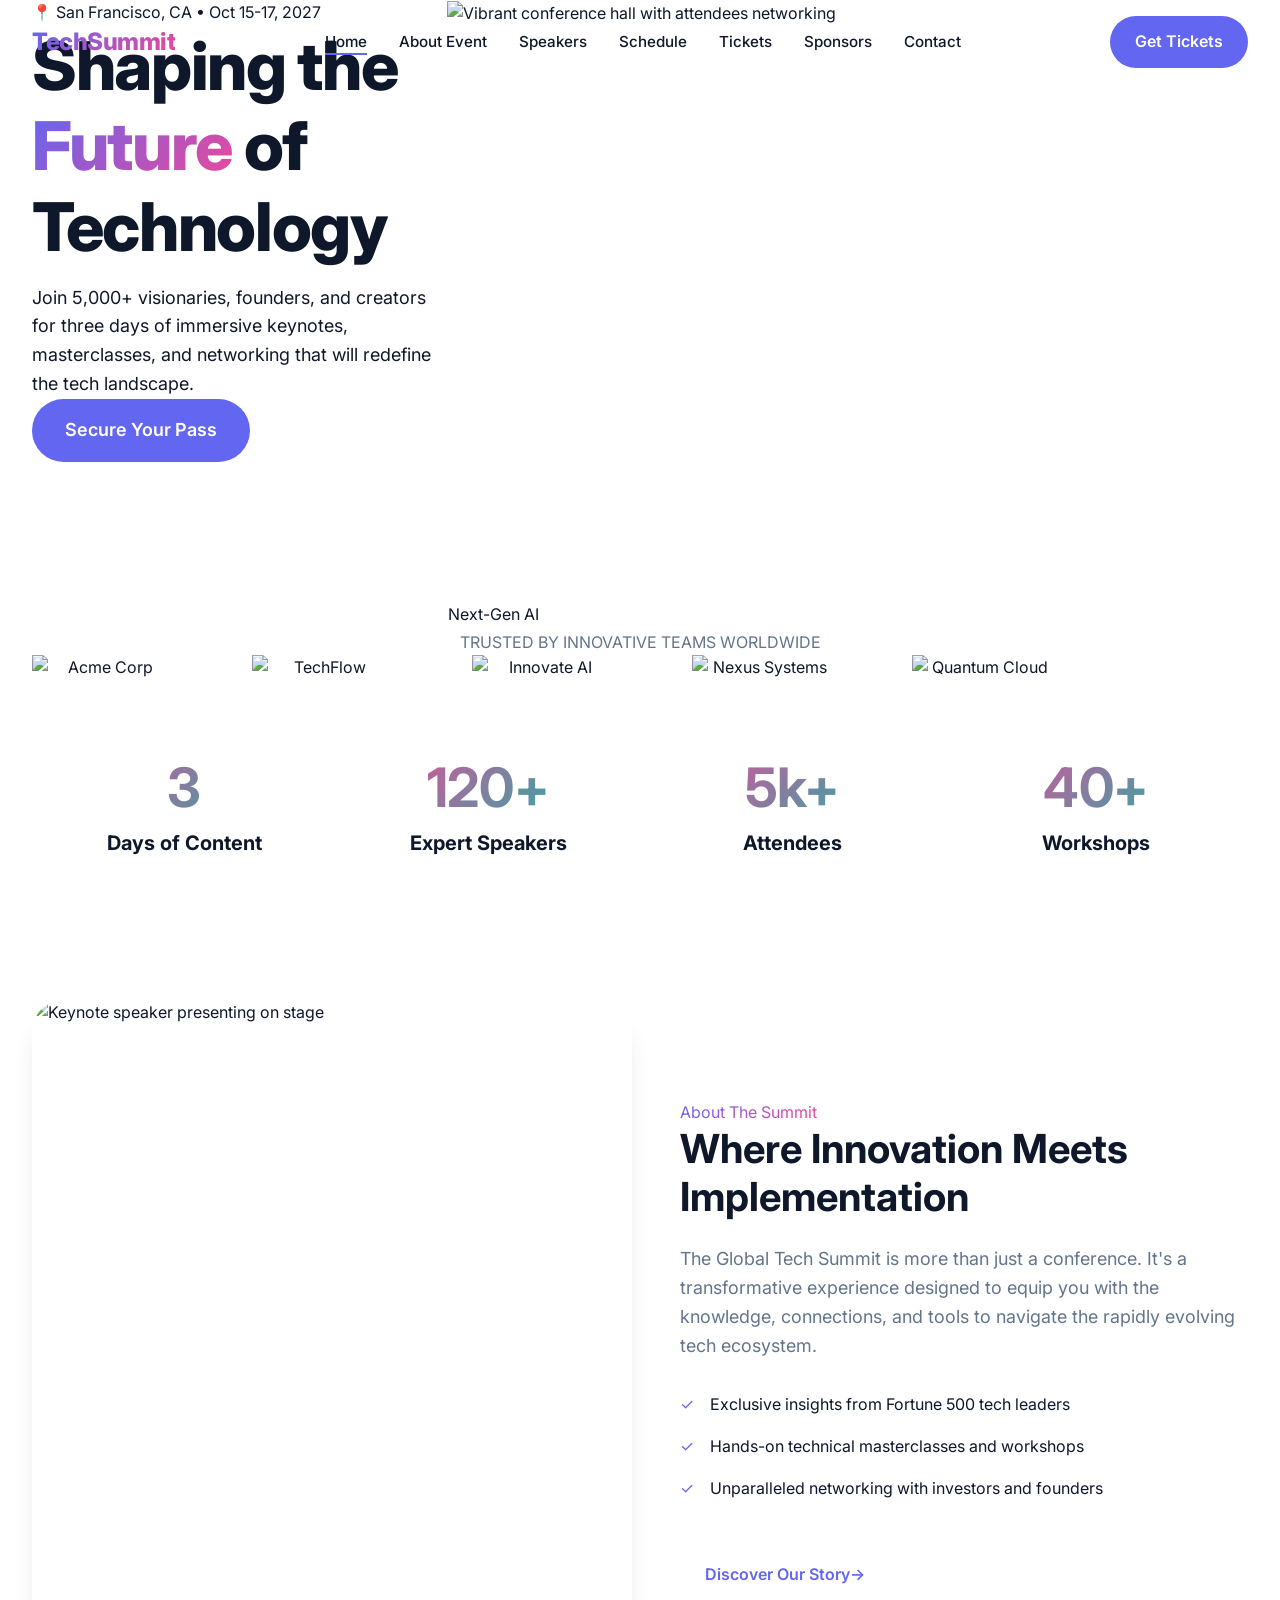
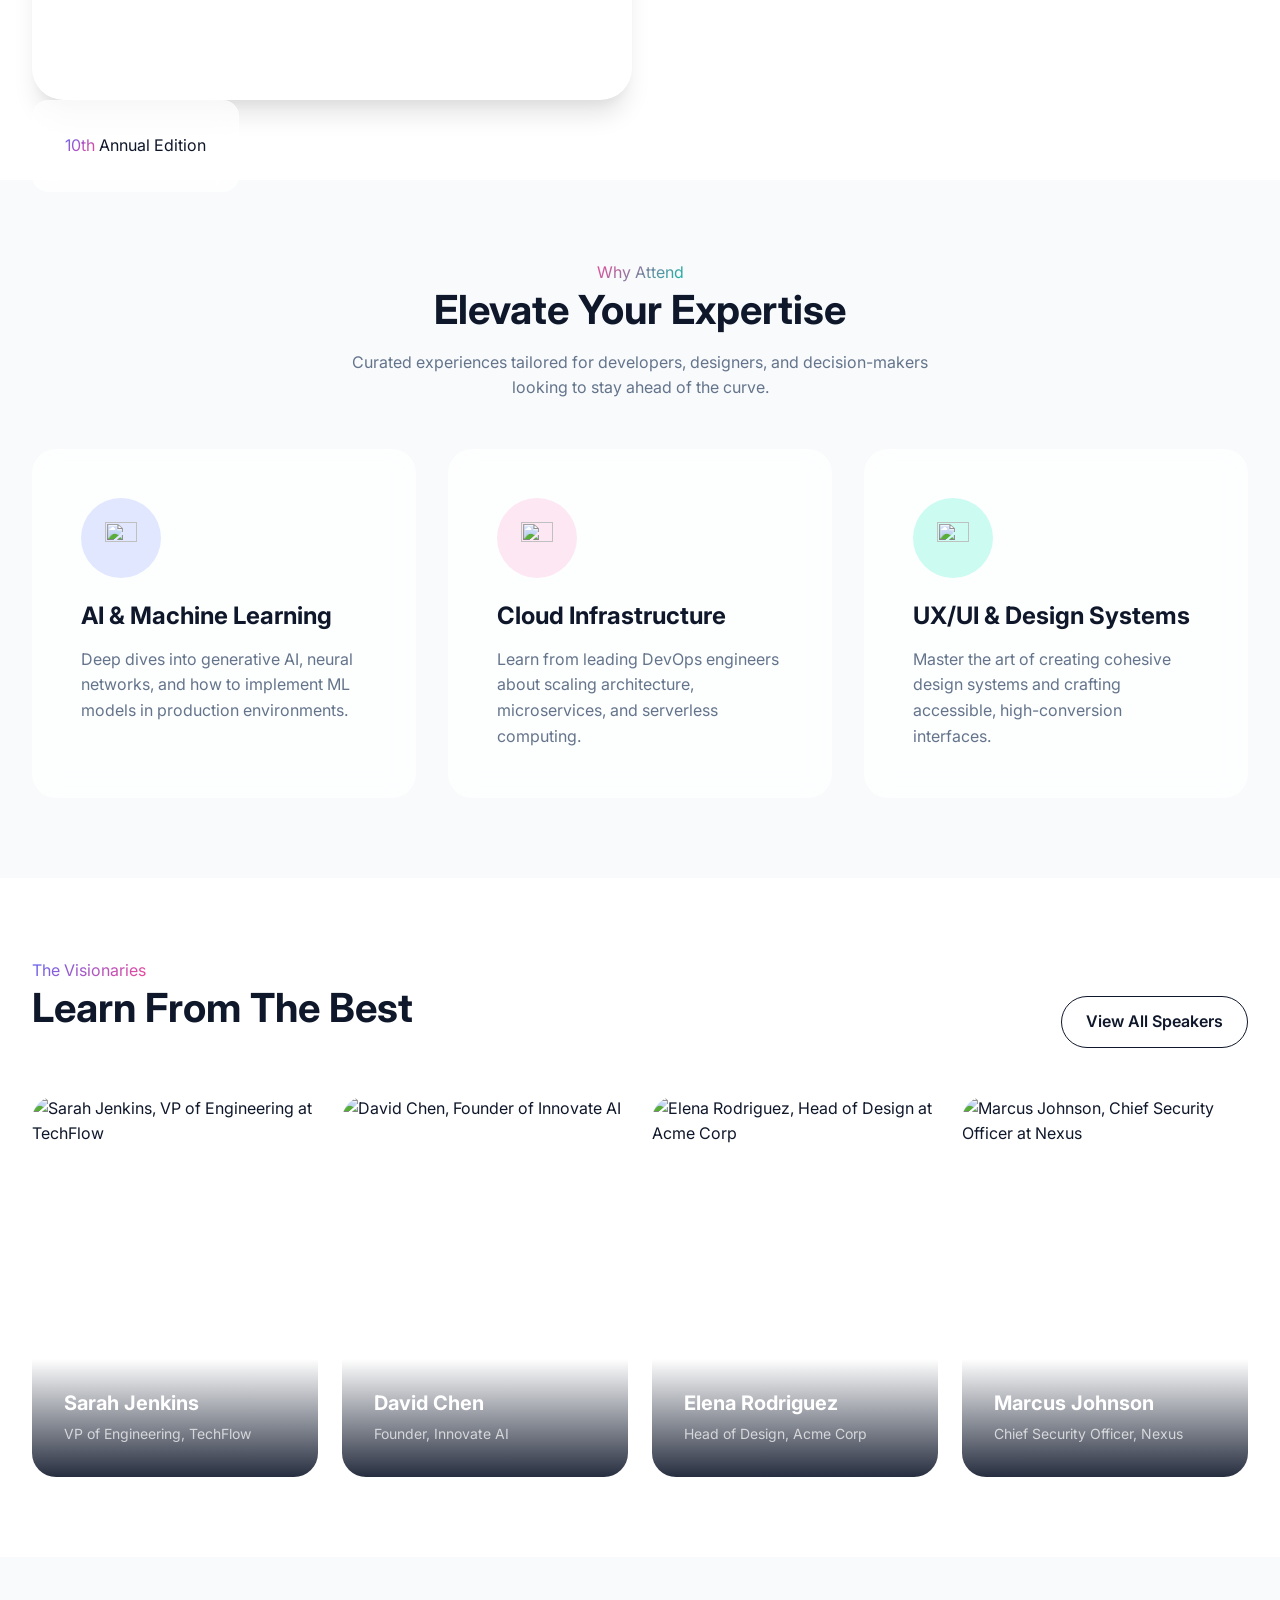
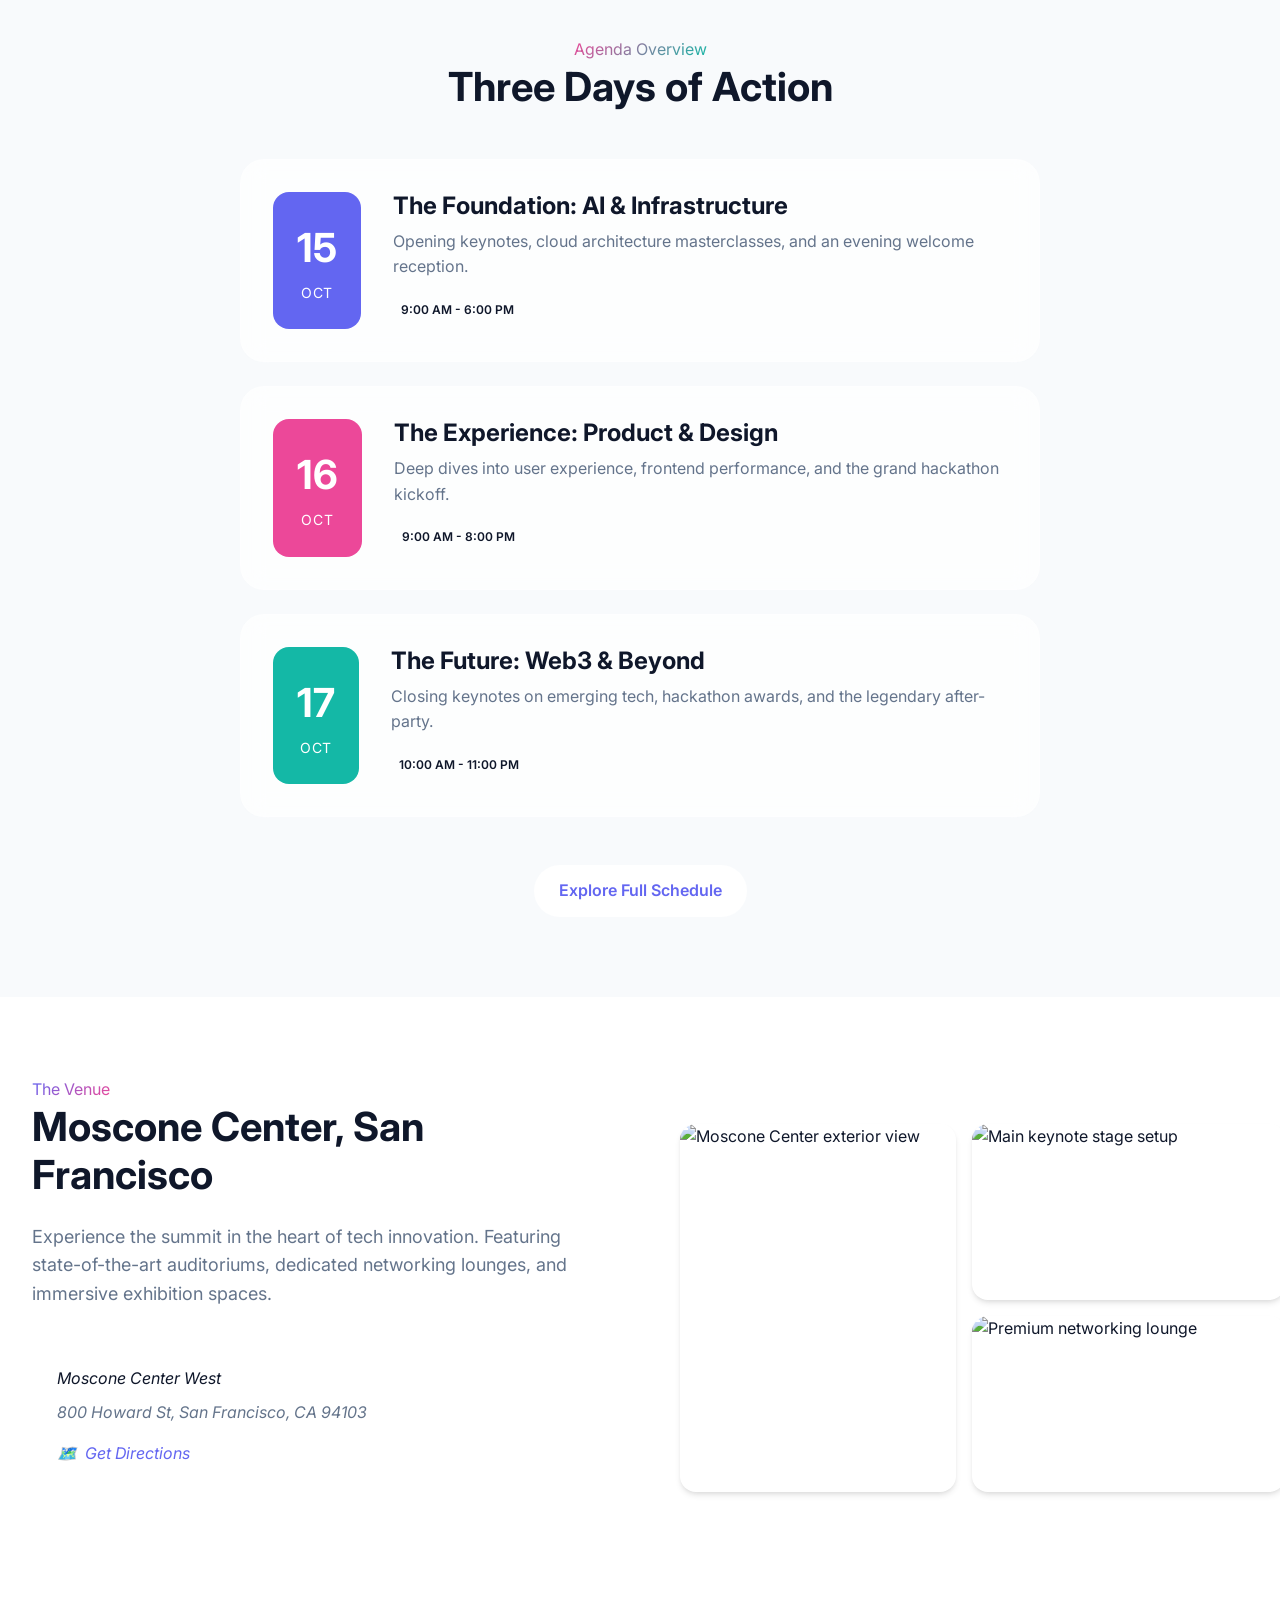
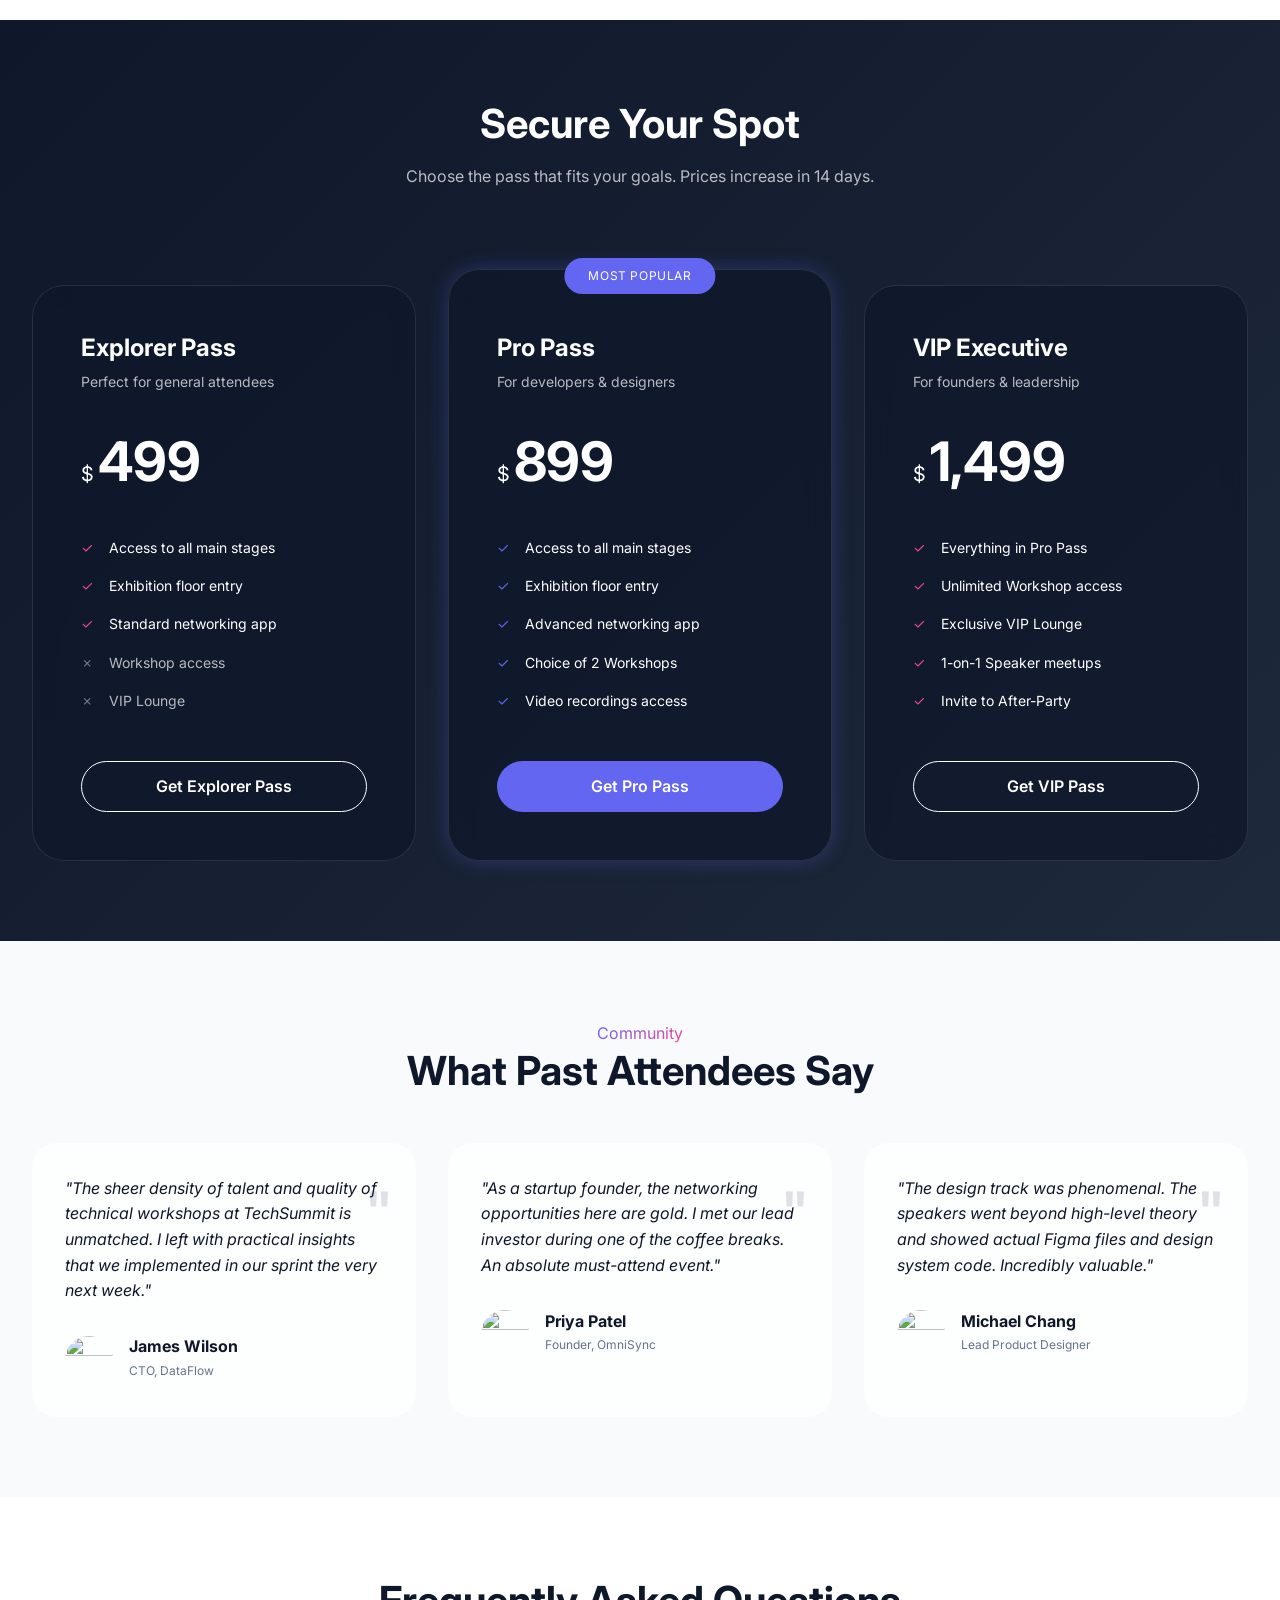
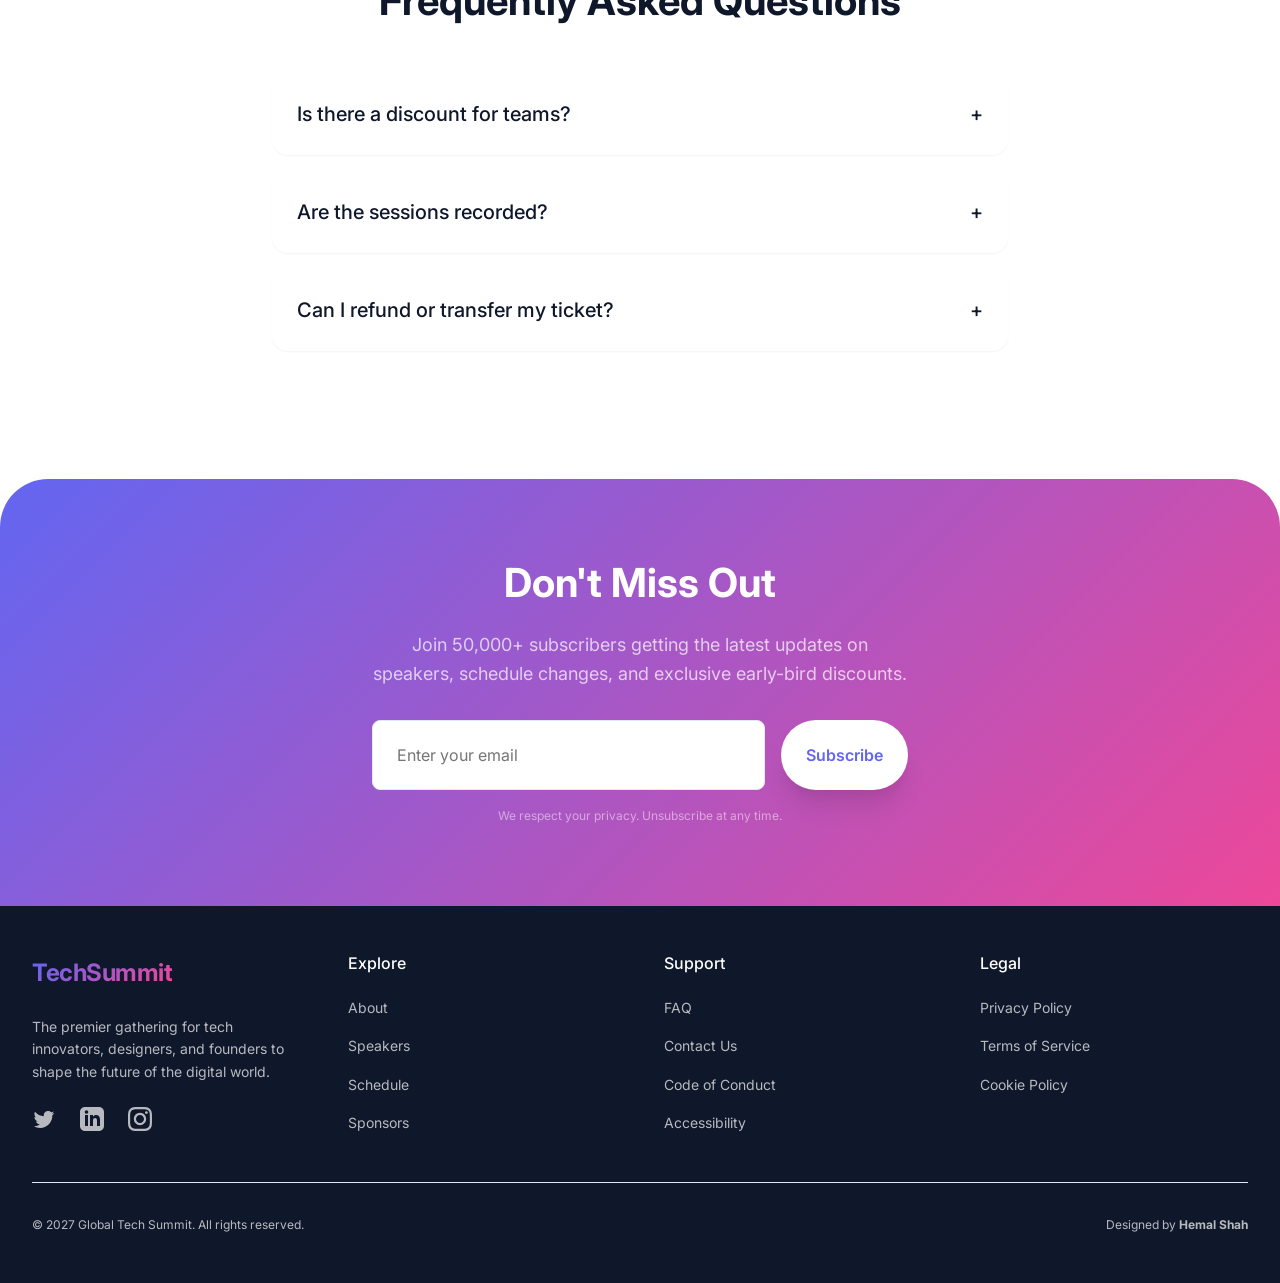
==== index.html @ 3e19d94b "Initial commit: Premium Event Website" ====
<!DOCTYPE html>
<html lang="en">
<head>
    <meta charset="UTF-8">
    <meta name="viewport" content="width=device-width, initial-scale=1.0">
    
    <!-- Meta title suggestion: Global Tech Summit 2027 | The Future of Innovation -->
    <!-- Meta description suggestion: Join the premier gathering of tech innovators, industry leaders, and creators at the Global Tech Summit. Experience keynote sessions, hands-on workshops, and networking. -->
    <!-- Schema suggestion: Event schema with startDate, endDate, location, offers, and performer details -->
    
    <title>Global Tech Summit 2027</title>
    <link rel="stylesheet" href="styles.css">
</head>
<body class="page-home">
    
    <!-- Smooth Section Transition -->
    
    <!-- HEADER & NAVIGATION -->
    <header class="site-header glass-nav" role="banner">
        <!-- Reveal on Scroll -->
        <nav class="main-nav container" aria-label="Main Navigation">
            <a href="index.html" class="logo" aria-label="Global Tech Summit Home">
                <span class="gradient-text-primary">TechSummit</span>
            </a>
            
            <ul class="nav-links" role="menubar">
                <li role="none"><a href="index.html" role="menuitem" aria-current="page">Home</a></li>
                <li role="none"><a href="about.html" role="menuitem">About Event</a></li>
                <li role="none"><a href="speakers.html" role="menuitem">Speakers</a></li>
                <li role="none"><a href="schedule.html" role="menuitem">Schedule</a></li>
                <li role="none"><a href="tickets.html" role="menuitem">Tickets</a></li>
                <li role="none"><a href="sponsors.html" role="menuitem">Sponsors</a></li>
                <li role="none"><a href="contact.html" role="menuitem">Contact</a></li>
            </ul>
            
            <div class="nav-actions">
                <a href="tickets.html" class="btn btn-primary shadow-soft">Get Tickets</a>
            </div>
        </nav>
    </header>

    <main id="main-content">
        
        <!-- 1. HERO SECTION -->
        <section class="section-hero" aria-labelledby="hero-heading">
            <!-- Parallax Background -->
            <div class="hero-background-gradient"></div>
            
            <div class="container hero-container grid-2-col">
                <div class="hero-content">
                    <!-- Fade Up -->
                    <div class="hero-badge badge-glass">
                        <span class="badge-icon" aria-hidden="true">📍</span> San Francisco, CA &bull; Oct 15-17, 2027
                    </div>
                    
                    <h1 id="hero-heading" class="display-title">
                        Shaping the <span class="gradient-text-primary">Future</span> of Technology
                    </h1>
                    
                    <p class="hero-subtitle text-large">
                        Join 5,000+ visionaries, founders, and creators for three days of immersive keynotes, masterclasses, and networking that will redefine the tech landscape.
                    </p>
                    
                    <div class="hero-cta-group">
                        <a href="tickets.html" class="btn btn-large btn-primary btn-glow">Secure Your Pass</a>
                        <a href="schedule.html" class="btn btn-large btn-outline-glass">View Schedule</a>
                    </div>
                </div>
                
                <div class="hero-visual">
                    <!-- Floating Icons -->
                    <!-- Scale on Hover -->
                    <div class="hero-image-wrapper glass-card soft-shadow rounded-xl">
                        <img src="https://picsum.photos/seed/hero-conference.jpg/800/600" alt="Vibrant conference hall with attendees networking" class="responsive-image img-zoom" width="800" height="600" loading="eager">
                        
                        <div class="floating-badge badge-top-right glass-panel">
                            <span class="badge-title">Next-Gen AI</span>
                        </div>
                    </div>
                </div>
            </div>
        </section>

        <!-- 2. LOGO MARQUEE (SPONSORS PREVIEW) -->
        <section class="section-brands" aria-labelledby="brands-heading">
            <div class="container text-center">
                <h2 id="brands-heading" class="visually-hidden">Trusted by Industry Leaders</h2>
                <p class="section-micro-heading text-muted">TRUSTED BY INNOVATIVE TEAMS WORLDWIDE</p>
                
                <!-- Marquee Logos -->
                <div class="marquee-container logo-track">
                    <img src="https://placehold.co/140x40/transparent/64748b?text=LOGO" alt="Acme Corp" class="brand-logo" width="140" height="40" loading="lazy">
                    <img src="https://placehold.co/140x40/transparent/64748b?text=LOGO" alt="TechFlow" class="brand-logo" width="140" height="40" loading="lazy">
                    <img src="https://placehold.co/140x40/transparent/64748b?text=LOGO" alt="Innovate AI" class="brand-logo" width="140" height="40" loading="lazy">
                    <img src="https://placehold.co/140x40/transparent/64748b?text=LOGO" alt="Nexus Systems" class="brand-logo" width="140" height="40" loading="lazy">
                    <img src="https://placehold.co/140x40/transparent/64748b?text=LOGO" alt="Quantum Cloud" class="brand-logo" width="140" height="40" loading="lazy">
                </div>
            </div>
        </section>

        <!-- 3. STATISTICS SECTION -->
        <section class="section-statistics" aria-labelledby="stats-heading">
            <div class="container">
                <h2 id="stats-heading" class="visually-hidden">Event Statistics</h2>
                
                <!-- Stagger Cards -->
                <div class="stats-grid grid-4-col">
                    <article class="stat-card glass-panel rounded-lg text-center p-xl">
                        <!-- Counter Animation -->
                        <div class="stat-number gradient-text-secondary display-medium">3</div>
                        <h3 class="stat-label h5">Days of Content</h3>
                    </article>
                    
                    <article class="stat-card glass-panel rounded-lg text-center p-xl">
                        <!-- Counter Animation -->
                        <div class="stat-number gradient-text-secondary display-medium">120+</div>
                        <h3 class="stat-label h5">Expert Speakers</h3>
                    </article>
                    
                    <article class="stat-card glass-panel rounded-lg text-center p-xl">
                        <!-- Counter Animation -->
                        <div class="stat-number gradient-text-secondary display-medium">5k+</div>
                        <h3 class="stat-label h5">Attendees</h3>
                    </article>
                    
                    <article class="stat-card glass-panel rounded-lg text-center p-xl">
                        <!-- Counter Animation -->
                        <div class="stat-number gradient-text-secondary display-medium">40+</div>
                        <h3 class="stat-label h5">Workshops</h3>
                    </article>
                </div>
            </div>
        </section>

        <!-- 4. ABOUT EVENT SECTION -->
        <section class="section-about py-xxl" aria-labelledby="about-heading">
            <div class="container grid-2-col align-center gap-xl">
                <!-- Reveal on Scroll -->
                <div class="about-visual relative">
                    <div class="image-mask rounded-2xl overflow-hidden shadow-heavy">
                        <!-- Image Zoom -->
                        <img src="https://picsum.photos/seed/about-keynote.jpg/800/600" alt="Keynote speaker presenting on stage" class="responsive-image object-cover" width="600" height="700" loading="lazy">
                    </div>
                    <!-- Floating Element -->
                    <div class="experience-badge glass-panel absolute bottom-right p-lg rounded-lg shadow-soft">
                        <span class="badge-number gradient-text-primary text-bold">10th</span>
                        <span class="badge-text">Annual Edition</span>
                    </div>
                </div>
                
                <div class="about-content">
                    <!-- Fade Up -->
                    <span class="section-tag gradient-text-primary">About The Summit</span>
                    <h2 id="about-heading" class="section-title h1 mb-md">Where Innovation Meets Implementation</h2>
                    <p class="section-description text-large mb-lg text-muted">
                        The Global Tech Summit is more than just a conference. It's a transformative experience designed to equip you with the knowledge, connections, and tools to navigate the rapidly evolving tech ecosystem.
                    </p>
                    <ul class="feature-list no-bullets space-y-sm mb-xl">
                        <li class="flex align-center gap-sm">
                            <span class="icon-check text-primary" aria-hidden="true">✓</span>
                            <span>Exclusive insights from Fortune 500 tech leaders</span>
                        </li>
                        <li class="flex align-center gap-sm">
                            <span class="icon-check text-primary" aria-hidden="true">✓</span>
                            <span>Hands-on technical masterclasses and workshops</span>
                        </li>
                        <li class="flex align-center gap-sm">
                            <span class="icon-check text-primary" aria-hidden="true">✓</span>
                            <span>Unparalleled networking with investors and founders</span>
                        </li>
                    </ul>
                    <a href="about.html" class="btn btn-secondary btn-icon-right">
                        Discover Our Story <span class="icon-arrow-right" aria-hidden="true">&rarr;</span>
                    </a>
                </div>
            </div>
        </section>

        <!-- 5. EVENT HIGHLIGHTS SECTION -->
        <section class="section-highlights bg-alt py-xxl" aria-labelledby="highlights-heading">
            <div class="container">
                <!-- Fade Up -->
                <div class="section-header text-center max-w-md mx-auto mb-xl">
                    <span class="section-tag gradient-text-secondary">Why Attend</span>
                    <h2 id="highlights-heading" class="section-title h1">Elevate Your Expertise</h2>
                    <p class="section-description text-muted">
                        Curated experiences tailored for developers, designers, and decision-makers looking to stay ahead of the curve.
                    </p>
                </div>
                
                <!-- Stagger Cards -->
                <div class="highlights-grid grid-3-col gap-lg">
                    <!-- Highlight Card 1 -->
                    <!-- Scale on Hover -->
                    <article class="feature-card glass-card rounded-xl p-xl shadow-hover transition-all">
                        <div class="card-icon bg-primary-light rounded-full p-md mb-md inline-block">
                            <img src="https://placehold.co/32x32/transparent/6366f1?text=Icon" alt="" aria-hidden="true" width="32" height="32">
                        </div>
                        <h3 class="card-title h4 mb-sm">AI & Machine Learning</h3>
                        <p class="card-text text-muted">
                            Deep dives into generative AI, neural networks, and how to implement ML models in production environments.
                        </p>
                    </article>
                    
                    <!-- Highlight Card 2 -->
                    <!-- Scale on Hover -->
                    <article class="feature-card glass-card rounded-xl p-xl shadow-hover transition-all">
                        <div class="card-icon bg-secondary-light rounded-full p-md mb-md inline-block">
                            <img src="https://placehold.co/32x32/transparent/6366f1?text=Icon" alt="" aria-hidden="true" width="32" height="32">
                        </div>
                        <h3 class="card-title h4 mb-sm">Cloud Infrastructure</h3>
                        <p class="card-text text-muted">
                            Learn from leading DevOps engineers about scaling architecture, microservices, and serverless computing.
                        </p>
                    </article>
                    
                    <!-- Highlight Card 3 -->
                    <!-- Scale on Hover -->
                    <article class="feature-card glass-card rounded-xl p-xl shadow-hover transition-all">
                        <div class="card-icon bg-accent-light rounded-full p-md mb-md inline-block">
                            <img src="https://placehold.co/32x32/transparent/6366f1?text=Icon" alt="" aria-hidden="true" width="32" height="32">
                        </div>
                        <h3 class="card-title h4 mb-sm">UX/UI & Design Systems</h3>
                        <p class="card-text text-muted">
                            Master the art of creating cohesive design systems and crafting accessible, high-conversion interfaces.
                        </p>
                    </article>
                </div>
            </div>
        </section>

        <!-- 6. FEATURED SPEAKERS SECTION -->
        <section class="section-speakers py-xxl" aria-labelledby="speakers-heading">
            <div class="container">
                <!-- Fade Up -->
                <div class="section-header flex justify-between align-end mb-xl">
                    <div class="header-content max-w-md">
                        <span class="section-tag gradient-text-primary">The Visionaries</span>
                        <h2 id="speakers-heading" class="section-title h1">Learn From The Best</h2>
                    </div>
                    <a href="speakers.html" class="btn btn-outline d-none-mobile">View All Speakers</a>
                </div>
                
                <!-- Stagger Cards -->
                <div class="speakers-grid grid-4-col gap-md">
                    <!-- Speaker Card 1 -->
                    <!-- Reveal on Scroll -->
                    <article class="speaker-card group relative overflow-hidden rounded-xl">
                        <div class="speaker-image-wrapper aspect-ratio-3-4 bg-muted">
                            <!-- Image Zoom on hover -->
                            <img src="https://i.pravatar.cc/300?u=speaker-1.jpg" alt="Sarah Jenkins, VP of Engineering at TechFlow" class="responsive-image object-cover group-hover-zoom transition-slow" width="400" height="533" loading="lazy">
                        </div>
                        <div class="speaker-info absolute bottom-0 w-full p-lg bg-gradient-to-t">
                            <h3 class="speaker-name h5 text-white mb-xs">Sarah Jenkins</h3>
                            <p class="speaker-title text-sm text-white-alpha">VP of Engineering, TechFlow</p>
                        </div>
                    </article>
                    
                    <!-- Speaker Card 2 -->
                    <!-- Reveal on Scroll -->
                    <article class="speaker-card group relative overflow-hidden rounded-xl">
                        <div class="speaker-image-wrapper aspect-ratio-3-4 bg-muted">
                            <!-- Image Zoom on hover -->
                            <img src="https://i.pravatar.cc/300?u=speaker-2.jpg" alt="David Chen, Founder of Innovate AI" class="responsive-image object-cover group-hover-zoom transition-slow" width="400" height="533" loading="lazy">
                        </div>
                        <div class="speaker-info absolute bottom-0 w-full p-lg bg-gradient-to-t">
                            <h3 class="speaker-name h5 text-white mb-xs">David Chen</h3>
                            <p class="speaker-title text-sm text-white-alpha">Founder, Innovate AI</p>
                        </div>
                    </article>
                    
                    <!-- Speaker Card 3 -->
                    <!-- Reveal on Scroll -->
                    <article class="speaker-card group relative overflow-hidden rounded-xl">
                        <div class="speaker-image-wrapper aspect-ratio-3-4 bg-muted">
                            <!-- Image Zoom on hover -->
                            <img src="https://i.pravatar.cc/300?u=speaker-3.jpg" alt="Elena Rodriguez, Head of Design at Acme Corp" class="responsive-image object-cover group-hover-zoom transition-slow" width="400" height="533" loading="lazy">
                        </div>
                        <div class="speaker-info absolute bottom-0 w-full p-lg bg-gradient-to-t">
                            <h3 class="speaker-name h5 text-white mb-xs">Elena Rodriguez</h3>
                            <p class="speaker-title text-sm text-white-alpha">Head of Design, Acme Corp</p>
                        </div>
                    </article>
                    
                    <!-- Speaker Card 4 -->
                    <!-- Reveal on Scroll -->
                    <article class="speaker-card group relative overflow-hidden rounded-xl">
                        <div class="speaker-image-wrapper aspect-ratio-3-4 bg-muted">
                            <!-- Image Zoom on hover -->
                            <img src="https://i.pravatar.cc/300?u=speaker-4.jpg" alt="Marcus Johnson, Chief Security Officer at Nexus" class="responsive-image object-cover group-hover-zoom transition-slow" width="400" height="533" loading="lazy">
                        </div>
                        <div class="speaker-info absolute bottom-0 w-full p-lg bg-gradient-to-t">
                            <h3 class="speaker-name h5 text-white mb-xs">Marcus Johnson</h3>
                            <p class="speaker-title text-sm text-white-alpha">Chief Security Officer, Nexus</p>
                        </div>
                    </article>
                </div>
                
                <div class="text-center mt-xl d-block-mobile hidden-desktop">
                    <a href="speakers.html" class="btn btn-outline w-full">View All Speakers</a>
                </div>
            </div>
        </section>

        <!-- 7. TIMELINE / SCHEDULE OVERVIEW -->
        <section class="section-timeline bg-alt py-xxl" aria-labelledby="schedule-heading">
            <div class="container">
                <!-- Fade Up -->
                <div class="section-header text-center max-w-md mx-auto mb-xl">
                    <span class="section-tag gradient-text-secondary">Agenda Overview</span>
                    <h2 id="schedule-heading" class="section-title h1">Three Days of Action</h2>
                </div>
                
                <div class="timeline-container max-w-lg mx-auto">
                    <!-- Stagger Cards -->
                    
                    <!-- Timeline Day 1 -->
                    <article class="timeline-item glass-card rounded-xl p-lg mb-md flex gap-lg relative">
                        <div class="timeline-date flex-shrink-0 text-center bg-primary text-white rounded-lg p-md">
                            <span class="day display-small text-bold block">15</span>
                            <span class="month text-sm uppercase tracking-wide">Oct</span>
                        </div>
                        <div class="timeline-content">
                            <h3 class="h4 mb-xs">The Foundation: AI & Infrastructure</h3>
                            <p class="text-muted mb-sm">Opening keynotes, cloud architecture masterclasses, and an evening welcome reception.</p>
                            <span class="badge badge-outline text-xs">9:00 AM - 6:00 PM</span>
                        </div>
                    </article>
                    
                    <!-- Timeline Day 2 -->
                    <article class="timeline-item glass-card rounded-xl p-lg mb-md flex gap-lg relative">
                        <div class="timeline-date flex-shrink-0 text-center bg-secondary text-white rounded-lg p-md">
                            <span class="day display-small text-bold block">16</span>
                            <span class="month text-sm uppercase tracking-wide">Oct</span>
                        </div>
                        <div class="timeline-content">
                            <h3 class="h4 mb-xs">The Experience: Product & Design</h3>
                            <p class="text-muted mb-sm">Deep dives into user experience, frontend performance, and the grand hackathon kickoff.</p>
                            <span class="badge badge-outline text-xs">9:00 AM - 8:00 PM</span>
                        </div>
                    </article>
                    
                    <!-- Timeline Day 3 -->
                    <article class="timeline-item glass-card rounded-xl p-lg flex gap-lg relative">
                        <div class="timeline-date flex-shrink-0 text-center bg-accent text-white rounded-lg p-md">
                            <span class="day display-small text-bold block">17</span>
                            <span class="month text-sm uppercase tracking-wide">Oct</span>
                        </div>
                        <div class="timeline-content">
                            <h3 class="h4 mb-xs">The Future: Web3 & Beyond</h3>
                            <p class="text-muted mb-sm">Closing keynotes on emerging tech, hackathon awards, and the legendary after-party.</p>
                            <span class="badge badge-outline text-xs">10:00 AM - 11:00 PM</span>
                        </div>
                    </article>
                </div>
                
                <div class="text-center mt-xl">
                    <a href="schedule.html" class="btn btn-secondary">Explore Full Schedule</a>
                </div>
            </div>
        </section>

        <!-- 8. VENUE SECTION -->
        <section class="section-venue py-xxl" aria-labelledby="venue-heading">
            <div class="container grid-2-col align-center gap-xxl">
                <div class="venue-content">
                    <!-- Fade Up -->
                    <span class="section-tag gradient-text-primary">The Venue</span>
                    <h2 id="venue-heading" class="section-title h1 mb-md">Moscone Center, San Francisco</h2>
                    <p class="section-description text-large text-muted mb-lg">
                        Experience the summit in the heart of tech innovation. Featuring state-of-the-art auditoriums, dedicated networking lounges, and immersive exhibition spaces.
                    </p>
                    
                    <address class="venue-address mb-xl not-italic glass-panel p-md rounded-lg border-subtle">
                        <p class="text-bold mb-xs">Moscone Center West</p>
                        <p class="text-muted mb-sm">800 Howard St, San Francisco, CA 94103</p>
                        <a href="https://maps.google.com" target="_blank" rel="noopener noreferrer" class="link-primary flex align-center gap-xs">
                            <span aria-hidden="true">🗺️</span> Get Directions
                        </a>
                    </address>
                </div>
                
                <div class="venue-gallery grid-2-col gap-sm">
                    <!-- Image Zoom -->
                    <img src="https://picsum.photos/seed/venue-exterior.jpg/800/600" alt="Moscone Center exterior view" class="rounded-lg object-cover h-full w-full shadow-md" width="300" height="400" loading="lazy">
                    <div class="grid-rows-2 gap-sm flex-col">
                        <img src="https://picsum.photos/seed/venue-stage.jpg/800/600" alt="Main keynote stage setup" class="rounded-lg object-cover w-full shadow-md aspect-ratio-16-9" width="300" height="190" loading="lazy">
                        <img src="https://picsum.photos/seed/venue-lounge.jpg/800/600" alt="Premium networking lounge" class="rounded-lg object-cover w-full shadow-md aspect-ratio-16-9" width="300" height="190" loading="lazy">
                    </div>
                </div>
            </div>
        </section>

        <!-- 9. PRICING SECTION -->
        <section class="section-pricing bg-gradient-dark text-white py-xxl" aria-labelledby="pricing-heading">
            <!-- Parallax Background -->
            <div class="container">
                <!-- Fade Up -->
                <div class="section-header text-center max-w-md mx-auto mb-xxl">
                    <h2 id="pricing-heading" class="section-title h1 mb-sm">Secure Your Spot</h2>
                    <p class="text-white-alpha">Choose the pass that fits your goals. Prices increase in 14 days.</p>
                </div>
                
                <!-- Stagger Cards -->
                <div class="pricing-grid grid-3-col gap-lg align-end">
                    
                    <!-- Pricing Card 1 -->
                    <!-- Scale on Hover -->
                    <article class="pricing-card glass-card-dark rounded-2xl p-xl border-subtle">
                        <h3 class="h4 mb-xs">Explorer Pass</h3>
                        <p class="text-sm text-white-alpha mb-md">Perfect for general attendees</p>
                        <div class="price-block mb-lg">
                            <span class="currency text-xl">$</span>
                            <span class="amount display-medium font-bold">499</span>
                        </div>
                        <ul class="feature-list no-bullets space-y-sm mb-xl text-sm">
                            <li class="flex align-center gap-sm"><span class="text-secondary">✓</span> Access to all main stages</li>
                            <li class="flex align-center gap-sm"><span class="text-secondary">✓</span> Exhibition floor entry</li>
                            <li class="flex align-center gap-sm"><span class="text-secondary">✓</span> Standard networking app</li>
                            <li class="flex align-center gap-sm text-white-alpha"><span class="text-muted">✗</span> Workshop access</li>
                            <li class="flex align-center gap-sm text-white-alpha"><span class="text-muted">✗</span> VIP Lounge</li>
                        </ul>
                        <a href="checkout.html?plan=explorer" class="btn btn-outline-white w-full text-center">Get Explorer Pass</a>
                    </article>

                    <!-- Pricing Card 2 (Featured) -->
                    <!-- Scale on Hover -->
                    <article class="pricing-card glass-card-dark rounded-2xl p-xl border-primary relative transform-scale-up shadow-glow">
                        <div class="badge-absolute bg-primary text-white text-xs px-md py-xs rounded-full uppercase tracking-wide">Most Popular</div>
                        <h3 class="h4 mb-xs mt-sm">Pro Pass</h3>
                        <p class="text-sm text-white-alpha mb-md">For developers & designers</p>
                        <div class="price-block mb-lg">
                            <span class="currency text-xl">$</span>
                            <span class="amount display-medium font-bold">899</span>
                        </div>
                        <ul class="feature-list no-bullets space-y-sm mb-xl text-sm">
                            <li class="flex align-center gap-sm"><span class="text-primary">✓</span> Access to all main stages</li>
                            <li class="flex align-center gap-sm"><span class="text-primary">✓</span> Exhibition floor entry</li>
                            <li class="flex align-center gap-sm"><span class="text-primary">✓</span> Advanced networking app</li>
                            <li class="flex align-center gap-sm"><span class="text-primary">✓</span> Choice of 2 Workshops</li>
                            <li class="flex align-center gap-sm"><span class="text-primary">✓</span> Video recordings access</li>
                        </ul>
                        <a href="checkout.html?plan=pro" class="btn btn-primary w-full text-center">Get Pro Pass</a>
                    </article>

                    <!-- Pricing Card 3 -->
                    <!-- Scale on Hover -->
                    <article class="pricing-card glass-card-dark rounded-2xl p-xl border-subtle">
                        <h3 class="h4 mb-xs">VIP Executive</h3>
                        <p class="text-sm text-white-alpha mb-md">For founders & leadership</p>
                        <div class="price-block mb-lg">
                            <span class="currency text-xl">$</span>
                            <span class="amount display-medium font-bold">1,499</span>
                        </div>
                        <ul class="feature-list no-bullets space-y-sm mb-xl text-sm">
                            <li class="flex align-center gap-sm"><span class="text-secondary">✓</span> Everything in Pro Pass</li>
                            <li class="flex align-center gap-sm"><span class="text-secondary">✓</span> Unlimited Workshop access</li>
                            <li class="flex align-center gap-sm"><span class="text-secondary">✓</span> Exclusive VIP Lounge</li>
                            <li class="flex align-center gap-sm"><span class="text-secondary">✓</span> 1-on-1 Speaker meetups</li>
                            <li class="flex align-center gap-sm"><span class="text-secondary">✓</span> Invite to After-Party</li>
                        </ul>
                        <a href="checkout.html?plan=vip" class="btn btn-outline-white w-full text-center">Get VIP Pass</a>
                    </article>

                </div>
            </div>
        </section>

        <!-- 10. TESTIMONIALS SECTION -->
        <section class="section-testimonials py-xxl bg-alt" aria-labelledby="testimonials-heading">
            <div class="container">
                <!-- Fade Up -->
                <div class="section-header text-center mb-xl">
                    <span class="section-tag gradient-text-primary">Community</span>
                    <h2 id="testimonials-heading" class="section-title h1">What Past Attendees Say</h2>
                </div>
                
                <!-- Stagger Cards -->
                <div class="testimonials-grid grid-3-col gap-lg">
                    <article class="testimonial-card glass-panel rounded-xl p-lg relative shadow-soft">
                        <div class="quote-icon absolute top-md right-md text-muted opacity-20 display-medium">"</div>
                        <p class="testimonial-text text-body mb-lg italic relative z-10">
                            "The sheer density of talent and quality of technical workshops at TechSummit is unmatched. I left with practical insights that we implemented in our sprint the very next week."
                        </p>
                        <div class="testimonial-author flex align-center gap-sm">
                            <img src="https://i.pravatar.cc/300?u=avatar-1.jpg" alt="" class="avatar rounded-full" width="48" height="48" loading="lazy">
                            <div>
                                <h4 class="h6 mb-none">James Wilson</h4>
                                <span class="text-xs text-muted">CTO, DataFlow</span>
                            </div>
                        </div>
                    </article>

                    <article class="testimonial-card glass-panel rounded-xl p-lg relative shadow-soft">
                        <div class="quote-icon absolute top-md right-md text-muted opacity-20 display-medium">"</div>
                        <p class="testimonial-text text-body mb-lg italic relative z-10">
                            "As a startup founder, the networking opportunities here are gold. I met our lead investor during one of the coffee breaks. An absolute must-attend event."
                        </p>
                        <div class="testimonial-author flex align-center gap-sm">
                            <img src="https://i.pravatar.cc/300?u=avatar-2.jpg" alt="" class="avatar rounded-full" width="48" height="48" loading="lazy">
                            <div>
                                <h4 class="h6 mb-none">Priya Patel</h4>
                                <span class="text-xs text-muted">Founder, OmniSync</span>
                            </div>
                        </div>
                    </article>

                    <article class="testimonial-card glass-panel rounded-xl p-lg relative shadow-soft">
                        <div class="quote-icon absolute top-md right-md text-muted opacity-20 display-medium">"</div>
                        <p class="testimonial-text text-body mb-lg italic relative z-10">
                            "The design track was phenomenal. The speakers went beyond high-level theory and showed actual Figma files and design system code. Incredibly valuable."
                        </p>
                        <div class="testimonial-author flex align-center gap-sm">
                            <img src="https://i.pravatar.cc/300?u=avatar-3.jpg" alt="" class="avatar rounded-full" width="48" height="48" loading="lazy">
                            <div>
                                <h4 class="h6 mb-none">Michael Chang</h4>
                                <span class="text-xs text-muted">Lead Product Designer</span>
                            </div>
                        </div>
                    </article>
                </div>
            </div>
        </section>

        <!-- 11. FAQ SECTION -->
        <section class="section-faq py-xxl" aria-labelledby="faq-heading">
            <div class="container max-w-lg mx-auto">
                <!-- Fade Up -->
                <div class="section-header text-center mb-xl">
                    <h2 id="faq-heading" class="section-title h1">Frequently Asked Questions</h2>
                </div>
                
                <!-- Reveal on Scroll -->
                <div class="faq-accordion space-y-sm">
                    <!-- Note: In vanilla HTML, we use details/summary for accessible accordions -->
                    <details class="faq-item glass-panel rounded-lg shadow-sm group">
                        <summary class="faq-question h5 p-md cursor-pointer flex justify-between align-center font-medium">
                            Is there a discount for teams?
                            <span class="icon-plus group-open:rotate-45 transition-transform" aria-hidden="true">+</span>
                        </summary>
                        <div class="faq-answer p-md pt-none text-muted">
                            <p>Yes! We offer a 20% discount for groups of 3 or more attendees from the same company. The discount is automatically applied at checkout when you select the 'Team Pass' option.</p>
                        </div>
                    </details>

                    <details class="faq-item glass-panel rounded-lg shadow-sm group">
                        <summary class="faq-question h5 p-md cursor-pointer flex justify-between align-center font-medium">
                            Are the sessions recorded?
                            <span class="icon-plus group-open:rotate-45 transition-transform" aria-hidden="true">+</span>
                        </summary>
                        <div class="faq-answer p-md pt-none text-muted">
                            <p>All main stage keynotes and panel discussions are recorded. Pro and VIP pass holders will have lifetime access to the video library within 7 days after the event concludes.</p>
                        </div>
                    </details>

                    <details class="faq-item glass-panel rounded-lg shadow-sm group">
                        <summary class="faq-question h5 p-md cursor-pointer flex justify-between align-center font-medium">
                            Can I refund or transfer my ticket?
                            <span class="icon-plus group-open:rotate-45 transition-transform" aria-hidden="true">+</span>
                        </summary>
                        <div class="faq-answer p-md pt-none text-muted">
                            <p>Tickets are fully refundable up to 30 days before the event. You can transfer your ticket to a colleague at any time up to 48 hours before the event starts through your attendee portal.</p>
                        </div>
                    </details>
                </div>
            </div>
        </section>

        <!-- 12. NEWSLETTER / CTA -->
        <section class="section-cta py-xxl bg-gradient-primary text-white text-center rounded-t-3xl mt-xl" aria-label="Newsletter signup">
            <div class="container max-w-md mx-auto">
                <!-- Fade Up -->
                <h2 class="h1 mb-md">Don't Miss Out</h2>
                <p class="text-large text-white-alpha mb-lg">Join 50,000+ subscribers getting the latest updates on speakers, schedule changes, and exclusive early-bird discounts.</p>
                
                <form class="newsletter-form flex gap-sm max-w-sm mx-auto flex-col-mobile" aria-label="Subscribe to newsletter">
                    <label for="email-input" class="visually-hidden">Email Address</label>
                    <input type="email" id="email-input" name="email" class="form-input flex-1 p-md rounded-md text-dark" placeholder="Enter your email" required>
                    <button type="submit" class="btn btn-secondary shadow-heavy rounded-md">Subscribe</button>
                </form>
                <p class="text-xs text-white-alpha mt-sm opacity-70">We respect your privacy. Unsubscribe at any time.</p>
            </div>
        </section>

    </main>

    <!-- FOOTER -->
    <footer class="site-footer bg-dark text-white-alpha py-xl" role="contentinfo">
        <div class="container">
            <div class="footer-grid grid-4-col gap-xl mb-xl">
                <div class="footer-brand col-span-2-mobile">
                    <a href="index.html" class="logo mb-md inline-block">
                        <span class="gradient-text-primary h4 font-bold text-white">TechSummit</span>
                    </a>
                    <p class="text-sm mb-md max-w-xs">
                        The premier gathering for tech innovators, designers, and founders to shape the future of the digital world.
                    </p>
                    <div class="social-links flex gap-md">
                        <a href="#" aria-label="Twitter" class="hover-text-white transition-colors">
                            <svg width="24" height="24" viewBox="0 0 24 24" fill="currentColor" aria-hidden="true"><path d="M22.46 6c-.77.35-1.6.58-2.46.69.88-.53 1.56-1.37 1.88-2.38-.83.5-1.75.85-2.72 1.05C18.37 4.5 17.26 4 16 4c-2.35 0-4.27 1.92-4.27 4.29 0 .34.04.67.11.98C8.28 9.09 5.11 7.38 3 4.79c-.37.63-.58 1.37-.58 2.15 0 1.49.75 2.81 1.91 3.56-.71 0-1.37-.2-1.95-.5v.03c0 2.08 1.48 3.82 3.44 4.21a4.22 4.22 0 0 1-1.93.07 4.28 4.28 0 0 0 4 2.98 8.521 8.521 0 0 1-5.33 1.84c-.34 0-.68-.02-1.02-.06C3.44 20.29 5.7 21 8.12 21 16 21 20.33 14.46 20.33 8.79c0-.19 0-.37-.01-.56.84-.6 1.56-1.36 2.14-2.23z"></path></svg>
                        </a>
                        <a href="#" aria-label="LinkedIn" class="hover-text-white transition-colors">
                            <svg width="24" height="24" viewBox="0 0 24 24" fill="currentColor" aria-hidden="true"><path d="M19 0h-14c-2.761 0-5 2.239-5 5v14c0 2.761 2.239 5 5 5h14c2.762 0 5-2.239 5-5v-14c0-2.761-2.238-5-5-5zm-11 19h-3v-11h3v11zm-1.5-12.268c-.966 0-1.75-.79-1.75-1.764s.784-1.764 1.75-1.764 1.75.79 1.75 1.764-.783 1.764-1.75 1.764zm13.5 12.268h-3v-5.604c0-3.368-4-3.113-4 0v5.604h-3v-11h3v1.765c1.396-2.586 7-2.777 7 2.476v6.759z"></path></svg>
                        </a>
                        <a href="#" aria-label="Instagram" class="hover-text-white transition-colors">
                            <svg width="24" height="24" viewBox="0 0 24 24" fill="currentColor" aria-hidden="true"><path d="M12 2.163c3.204 0 3.584.012 4.85.07 3.252.148 4.771 1.691 4.919 4.919.058 1.265.069 1.645.069 4.849 0 3.205-.012 3.584-.069 4.849-.149 3.225-1.664 4.771-4.919 4.919-1.266.058-1.644.07-4.85.07-3.204 0-3.584-.012-4.849-.07-3.26-.149-4.771-1.699-4.919-4.92-.058-1.265-.07-1.644-.07-4.849 0-3.204.013-3.583.07-4.849.149-3.227 1.664-4.771 4.919-4.919 1.266-.057 1.645-.069 4.849-.069zm0-2.163c-3.259 0-3.667.014-4.947.072-4.358.2-6.78 2.618-6.98 6.98-.059 1.281-.073 1.689-.073 4.948 0 3.259.014 3.668.072 4.948.2 4.358 2.618 6.78 6.98 6.98 1.281.058 1.689.072 4.948.072 3.259 0 3.668-.014 4.948-.072 4.354-.2 6.782-2.618 6.979-6.98.059-1.28.073-1.689.073-4.948 0-3.259-.014-3.667-.072-4.947-.196-4.354-2.617-6.78-6.979-6.98-1.281-.059-1.69-.073-4.949-.073zm0 5.838c-3.403 0-6.162 2.759-6.162 6.162s2.759 6.163 6.162 6.163 6.162-2.759 6.162-6.163c0-3.403-2.759-6.162-6.162-6.162zm0 10.162c-2.209 0-4-1.79-4-4s1.791-4 4-4 4 1.79 4 4-1.791 4-4 4zm6.406-11.845c-.796 0-1.441.645-1.441 1.44s.645 1.44 1.441 1.44c.795 0 1.439-.645 1.439-1.44s-.644-1.44-1.439-1.44z"></path></svg>
                        </a>
                    </div>
                </div>
                
                <div class="footer-links">
                    <h4 class="text-white mb-md font-medium">Explore</h4>
                    <ul class="no-bullets space-y-sm text-sm">
                        <li><a href="about.html" class="hover-text-primary transition-colors">About</a></li>
                        <li><a href="speakers.html" class="hover-text-primary transition-colors">Speakers</a></li>
                        <li><a href="schedule.html" class="hover-text-primary transition-colors">Schedule</a></li>
                        <li><a href="sponsors.html" class="hover-text-primary transition-colors">Sponsors</a></li>
                    </ul>
                </div>
                
                <div class="footer-links">
                    <h4 class="text-white mb-md font-medium">Support</h4>
                    <ul class="no-bullets space-y-sm text-sm">
                        <li><a href="faq.html" class="hover-text-primary transition-colors">FAQ</a></li>
                        <li><a href="contact.html" class="hover-text-primary transition-colors">Contact Us</a></li>
                        <li><a href="code-of-conduct.html" class="hover-text-primary transition-colors">Code of Conduct</a></li>
                        <li><a href="accessibility.html" class="hover-text-primary transition-colors">Accessibility</a></li>
                    </ul>
                </div>
                
                <div class="footer-links">
                    <h4 class="text-white mb-md font-medium">Legal</h4>
                    <ul class="no-bullets space-y-sm text-sm">
                        <li><a href="privacy.html" class="hover-text-primary transition-colors">Privacy Policy</a></li>
                        <li><a href="terms.html" class="hover-text-primary transition-colors">Terms of Service</a></li>
                        <li><a href="cookies.html" class="hover-text-primary transition-colors">Cookie Policy</a></li>
                    </ul>
                </div>
            </div>
            
            <div class="footer-bottom border-t border-dark-lighter pt-lg flex justify-between align-center text-xs flex-col-mobile gap-sm text-center-mobile">
                <p>&copy; <time datetime="2027">2027</time> Global Tech Summit. All rights reserved.</p>
                <p>Designed by <a href="https://hemalshah.vercel.app" target="_blank" rel="noopener noreferrer" class="hover-text-primary transition-colors font-bold">Hemal Shah</a></p>
            </div>
        </div>
    </footer>
    <script src="main.js" defer></script>
</body>
</html>
---- styles.css ----
@import url('https://fonts.googleapis.com/css2?family=Inter:wght@300;400;500;600;700;800&display=swap');

/* ==========================================================================
   CSS VARIABLES & DESIGN TOKENS
   ========================================================================== */
:root {
  /* Colors */
  --primary: #6366f1; /* Indigo */
  --primary-dark: #4338ca;
  --primary-light: #e0e7ff;
  --secondary: #ec4899; /* Pink */
  --secondary-dark: #be185d;
  --secondary-light: #fce7f3;
  --accent: #14b8a6; /* Teal */
  --accent-light: #ccfbf1;
  
  --dark: #0f172a; /* Slate 900 */
  --dark-lighter: #1e293b; /* Slate 800 */
  --white: #ffffff;
  --white-alpha: rgba(255, 255, 255, 0.7);
  
  --bg-main: #ffffff;
  --bg-alt: #f8fafc; /* Slate 50 */
  --text-main: #0f172a;
  --text-muted: #64748b;
  --border-subtle: #e2e8f0;

  /* Typography */
  --font-family: 'Inter', -apple-system, BlinkMacSystemFont, "Segoe UI", Roboto, sans-serif;
  
  /* Spacing */
  --spacing-xs: 0.5rem;
  --spacing-sm: 1rem;
  --spacing-md: 1.5rem;
  --spacing-lg: 2rem;
  --spacing-xl: 3rem;
  --spacing-xxl: 5rem;
  --spacing-xxxl: 8rem;

  /* Border Radius */
  --radius-sm: 0.25rem;
  --radius-md: 0.5rem;
  --radius-lg: 1rem;
  --radius-xl: 1.5rem;
  --radius-2xl: 2rem;
  --radius-full: 9999px;

  /* Shadows */
  --shadow-sm: 0 1px 2px 0 rgba(0, 0, 0, 0.05);
  --shadow-md: 0 4px 6px -1px rgba(0, 0, 0, 0.1), 0 2px 4px -1px rgba(0, 0, 0, 0.06);
  --shadow-heavy: 0 20px 25px -5px rgba(0, 0, 0, 0.1), 0 10px 10px -5px rgba(0, 0, 0, 0.04);
  --shadow-glow: 0 0 20px rgba(99, 102, 241, 0.3);
  
  /* Glassmorphism */
  --glass-bg: rgba(255, 255, 255, 0.7);
  --glass-bg-dark: rgba(15, 23, 42, 0.7);
  --glass-border: rgba(255, 255, 255, 0.2);
  --glass-blur: 12px;

  /* Transitions */
  --transition-fast: 150ms ease-in-out;
  --transition-normal: 300ms ease-in-out;
  --transition-slow: 500ms ease-in-out;
}

/* ==========================================================================
   RESET & BASE STYLES
   ========================================================================== */
*, *::before, *::after {
  box-sizing: border-box;
  margin: 0;
  padding: 0;
}

html {
  scroll-behavior: smooth;
  font-size: 16px;
}

body {
  font-family: var(--font-family);
  color: var(--text-main);
  background-color: var(--bg-main);
  line-height: 1.6;
  overflow-x: hidden;
  -webkit-font-smoothing: antialiased;
}

a {
  text-decoration: none;
  color: inherit;
  transition: color var(--transition-fast);
}

img, svg {
  max-width: 100%;
  height: auto;
  display: block;
}

button, input, select, textarea {
  font-family: inherit;
  font-size: inherit;
  border: none;
  outline: none;
}

button {
  cursor: pointer;
  background: transparent;
}

ul.no-bullets, ol.no-bullets {
  list-style: none;
}

/* ==========================================================================
   TYPOGRAPHY
   ========================================================================== */
h1, h2, h3, h4, h5, h6 {
  font-weight: 700;
  line-height: 1.2;
  margin-bottom: var(--spacing-sm);
  color: inherit;
}

.display-large { font-size: clamp(3rem, 5vw + 1rem, 5rem); font-weight: 800; letter-spacing: -0.02em; }
.display-title { font-size: clamp(2.5rem, 4vw + 1rem, 4.5rem); font-weight: 800; letter-spacing: -0.02em; }
.display-medium { font-size: clamp(2rem, 3vw + 1rem, 3.5rem); font-weight: 700; letter-spacing: -0.01em; }
.display-small { font-size: clamp(1.5rem, 2vw + 1rem, 2.5rem); font-weight: 700; }

.h1 { font-size: 2.5rem; }
.h2 { font-size: 2rem; }
.h3 { font-size: 1.75rem; }
.h4 { font-size: 1.5rem; }
.h5 { font-size: 1.25rem; }
.h6 { font-size: 1rem; }

.text-xxl { font-size: 3rem; }
.text-xl { font-size: 1.25rem; }
.text-large { font-size: 1.125rem; }
.text-body { font-size: 1rem; }
.text-sm { font-size: 0.875rem; }
.text-xs { font-size: 0.75rem; }

.font-bold { font-weight: 700; }
.font-medium { font-weight: 500; }
.font-normal { font-weight: 400; }
.italic { font-style: italic; }

.text-center { text-align: center; }
.text-left { text-align: left; }
.text-right { text-align: right; }

.uppercase { text-transform: uppercase; }
.tracking-wide { letter-spacing: 0.05em; }

/* Colors */
.text-primary { color: var(--primary); }
.text-secondary { color: var(--secondary); }
.text-accent { color: var(--accent); }
.text-dark { color: var(--dark); }
.text-muted { color: var(--text-muted); }
.text-white { color: var(--white); }
.text-white-alpha { color: var(--white-alpha); }

/* Gradients */
.gradient-text-primary {
  background: linear-gradient(135deg, var(--primary), var(--secondary));
  -webkit-background-clip: text;
  -webkit-text-fill-color: transparent;
  background-clip: text;
}
.gradient-text-secondary {
  background: linear-gradient(135deg, var(--secondary), var(--accent));
  -webkit-background-clip: text;
  -webkit-text-fill-color: transparent;
  background-clip: text;
}
.gradient-text-accent {
  background: linear-gradient(135deg, var(--accent), var(--primary));
  -webkit-background-clip: text;
  -webkit-text-fill-color: transparent;
  background-clip: text;
}

/* ==========================================================================
   LAYOUT & GRID
   ========================================================================== */
.container {
  width: 100%;
  max-width: 1280px;
  margin: 0 auto;
  padding: 0 var(--spacing-lg);
}

.max-w-md { max-width: 600px; }
.max-w-lg { max-width: 800px; }
.max-w-xl { max-width: 1000px; }
.mx-auto { margin-left: auto; margin-right: auto; }
.w-full { width: 100%; }
.h-full { height: 100%; }

/* Grid Systems */
.grid-2-col { display: grid; grid-template-columns: repeat(2, 1fr); }
.grid-3-col { display: grid; grid-template-columns: repeat(3, 1fr); }
.grid-4-col { display: grid; grid-template-columns: repeat(4, 1fr); }
.grid-auto-fit { display: grid; grid-template-columns: repeat(auto-fit, minmax(250px, 1fr)); }
.grid-rows-2 { display: grid; grid-template-rows: repeat(2, 1fr); }

/* Flexbox */
.flex { display: flex; }
.flex-col { flex-direction: column; }
.align-center { align-items: center; }
.align-start { align-items: flex-start; }
.align-end { align-items: flex-end; }
.justify-center { justify-content: center; }
.justify-between { justify-content: space-between; }
.justify-end { justify-content: flex-end; }
.flex-1 { flex: 1; }
.flex-shrink-0 { flex-shrink: 0; }
.flex-wrap { flex-wrap: wrap; }

/* Aspect Ratios */
.aspect-ratio-1-1 { aspect-ratio: 1 / 1; }
.aspect-ratio-4-3 { aspect-ratio: 4 / 3; }
.aspect-ratio-16-9 { aspect-ratio: 16 / 9; }
.aspect-ratio-3-4 { aspect-ratio: 3 / 4; }
.aspect-ratio-4-5 { aspect-ratio: 4 / 5; }

/* ==========================================================================
   SPACING (Margin & Padding)
   ========================================================================== */
.gap-xs { gap: var(--spacing-xs); }
.gap-sm { gap: var(--spacing-sm); }
.gap-md { gap: var(--spacing-md); }
.gap-lg { gap: var(--spacing-lg); }
.gap-xl { gap: var(--spacing-xl); }
.gap-xxl { gap: var(--spacing-xxl); }

.p-none { padding: 0; }
.p-xs { padding: var(--spacing-xs); }
.p-sm { padding: var(--spacing-sm); }
.p-md { padding: var(--spacing-md); }
.p-lg { padding: var(--spacing-lg); }
.p-xl { padding: var(--spacing-xl); }
.px-xs { padding-left: var(--spacing-xs); padding-right: var(--spacing-xs); }
.px-sm { padding-left: var(--spacing-sm); padding-right: var(--spacing-sm); }
.px-md { padding-left: var(--spacing-md); padding-right: var(--spacing-md); }
.px-lg { padding-left: var(--spacing-lg); padding-right: var(--spacing-lg); }
.py-xs { padding-top: var(--spacing-xs); padding-bottom: var(--spacing-xs); }
.py-sm { padding-top: var(--spacing-sm); padding-bottom: var(--spacing-sm); }
.py-md { padding-top: var(--spacing-md); padding-bottom: var(--spacing-md); }
.py-lg { padding-top: var(--spacing-lg); padding-bottom: var(--spacing-lg); }
.py-xl { padding-top: var(--spacing-xl); padding-bottom: var(--spacing-xl); }
.py-xxl { padding-top: var(--spacing-xxl); padding-bottom: var(--spacing-xxl); }
.py-xxxl { padding-top: var(--spacing-xxxl); padding-bottom: var(--spacing-xxxl); }
.pt-none { padding-top: 0; }
.pt-sm { padding-top: var(--spacing-sm); }
.pt-md { padding-top: var(--spacing-md); }
.pt-lg { padding-top: var(--spacing-lg); }

.mb-none { margin-bottom: 0; }
.mb-xs { margin-bottom: var(--spacing-xs); }
.mb-sm { margin-bottom: var(--spacing-sm); }
.mb-md { margin-bottom: var(--spacing-md); }
.mb-lg { margin-bottom: var(--spacing-lg); }
.mb-xl { margin-bottom: var(--spacing-xl); }
.mb-xxl { margin-bottom: var(--spacing-xxl); }
.mt-sm { margin-top: var(--spacing-sm); }
.mt-md { margin-top: var(--spacing-md); }
.mt-lg { margin-top: var(--spacing-lg); }
.mt-xl { margin-top: var(--spacing-xl); }
.ml-md { margin-left: var(--spacing-md); }
.-mt-lg { margin-top: calc(-1 * var(--spacing-lg)); }
.-ml-md { margin-left: calc(-1 * var(--spacing-md)); }
.-mt-xxl { margin-top: calc(-1 * var(--spacing-xxl)); }

.space-y-xs > * + * { margin-top: var(--spacing-xs); }
.space-y-sm > * + * { margin-top: var(--spacing-sm); }
.space-y-md > * + * { margin-top: var(--spacing-md); }
.space-y-lg > * + * { margin-top: var(--spacing-lg); }

/* ==========================================================================
   BACKGROUNDS & BORDERS
   ========================================================================== */
.bg-white { background-color: var(--white); }
.bg-alt { background-color: var(--bg-alt); }
.bg-dark { background-color: var(--dark); }
.bg-primary { background-color: var(--primary); }
.bg-primary-light { background-color: var(--primary-light); }
.bg-secondary { background-color: var(--secondary); }
.bg-secondary-light { background-color: var(--secondary-light); }
.bg-accent { background-color: var(--accent); }
.bg-accent-light { background-color: var(--accent-light); }

.bg-gradient-primary { background: linear-gradient(135deg, var(--primary), var(--secondary)); }
.bg-gradient-secondary { background: linear-gradient(135deg, var(--secondary), var(--accent)); }
.bg-gradient-dark { background: linear-gradient(135deg, var(--dark), var(--dark-lighter)); }
.bg-gradient-to-t { background: linear-gradient(to top, rgba(15,23,42,0.9), transparent); }

.rounded { border-radius: var(--radius-sm); }
.rounded-md { border-radius: var(--radius-md); }
.rounded-lg { border-radius: var(--radius-lg); }
.rounded-xl { border-radius: var(--radius-xl); }
.rounded-2xl { border-radius: var(--radius-2xl); }
.rounded-full { border-radius: var(--radius-full); }
.rounded-t-3xl { border-top-left-radius: 3rem; border-top-right-radius: 3rem; }

.border { border: 1px solid var(--border-subtle); }
.border-subtle { border: 1px solid var(--border-subtle); }
.border-primary { border: 1px solid var(--primary); }
.border-2 { border-width: 2px; }
.border-dashed { border-style: dashed; }
.border-t { border-top: 1px solid var(--border-subtle); }
.border-b { border-bottom: 1px solid var(--border-subtle); }
.border-l-primary { border-left: 4px solid var(--primary); }
.border-l-secondary { border-left: 4px solid var(--secondary); }
.border-l-accent { border-left: 4px solid var(--accent); }
.border-l-dark { border-left: 4px solid var(--dark); }

/* ==========================================================================
   COMPONENTS
   ========================================================================== */

/* Buttons */
.btn {
  display: inline-flex;
  align-items: center;
  justify-content: center;
  padding: 0.75rem 1.5rem;
  border-radius: var(--radius-full);
  font-weight: 600;
  transition: all var(--transition-normal);
  text-align: center;
  border: 1px solid transparent;
}
.btn-sm { padding: 0.5rem 1rem; font-size: 0.875rem; }
.btn-large { padding: 1rem 2rem; font-size: 1.125rem; }

.btn-primary {
  background: var(--primary);
  color: var(--white);
}
.btn-primary:hover {
  background: var(--primary-dark);
  transform: translateY(-2px);
  box-shadow: var(--shadow-glow);
}

.btn-secondary {
  background: var(--white);
  color: var(--primary);
}
.btn-secondary:hover {
  background: var(--alt);
  transform: translateY(-2px);
}

.btn-outline {
  background: transparent;
  color: var(--dark);
  border-color: var(--dark);
}
.btn-outline:hover {
  background: var(--dark);
  color: var(--white);
}

.btn-outline-white {
  background: transparent;
  color: var(--white);
  border-color: var(--white);
}
.btn-outline-white:hover {
  background: var(--white);
  color: var(--dark);
}

.btn-outline-glass {
  background: rgba(255, 255, 255, 0.1);
  color: var(--white);
  border-color: rgba(255, 255, 255, 0.3);
  backdrop-filter: blur(4px);
}
.btn-outline-glass:hover {
  background: rgba(255, 255, 255, 0.2);
}

/* Glassmorphism Panels */
.glass-panel {
  background: var(--glass-bg);
  backdrop-filter: blur(var(--glass-blur));
  -webkit-backdrop-filter: blur(var(--glass-blur));
  border: 1px solid var(--glass-border);
}
.glass-card {
  background: var(--glass-bg);
  backdrop-filter: blur(var(--glass-blur));
  border: 1px solid var(--glass-border);
}
.glass-card-dark {
  background: var(--glass-bg-dark);
  backdrop-filter: blur(var(--glass-blur));
  border: 1px solid rgba(255, 255, 255, 0.1);
}

/* Navigation */
.site-header {
  position: fixed;
  top: 0;
  left: 0;
  width: 100%;
  z-index: 100;
  transition: all var(--transition-normal);
  padding: var(--spacing-sm) 0;
}
.site-header.glass-nav {
  /* Default clear, applied by JS */
  background: transparent;
}
.site-header.scrolled {
  background: rgba(255, 255, 255, 0.85);
  backdrop-filter: blur(16px);
  -webkit-backdrop-filter: blur(16px);
  border-bottom: 1px solid var(--border-subtle);
  padding: var(--spacing-xs) 0;
  box-shadow: var(--shadow-sm);
}
.site-header.scrolled .text-white {
    color: var(--dark);
}

.main-nav {
  display: flex;
  align-items: center;
  justify-content: space-between;
}
.logo {
  font-size: 1.5rem;
  font-weight: 800;
  letter-spacing: -0.02em;
}
.nav-links {
  display: flex;
  list-style: none;
  gap: var(--spacing-lg);
}
.nav-links a {
  font-weight: 500;
  font-size: 0.95rem;
  color: var(--dark);
  position: relative;
}
.site-header:not(.scrolled) .nav-links a {
    /* If body is dark, adjust nav links */
}
.nav-links a::after {
  content: '';
  position: absolute;
  bottom: -4px;
  left: 0;
  width: 0;
  height: 2px;
  background: var(--primary);
  transition: width var(--transition-normal);
}
.nav-links a:hover::after, .nav-links a[aria-current="page"]::after {
  width: 100%;
}

/* Mobile Menu Button (Injected by JS) */
.mobile-menu-btn {
  display: none;
  font-size: 1.5rem;
  z-index: 101;
}

/* Forms */
.form-input, .form-select {
  border: 1px solid var(--border-subtle);
  font-size: 1rem;
  transition: border-color var(--transition-fast);
}
.form-input:focus, .form-select:focus {
  border-color: var(--primary);
  box-shadow: 0 0 0 3px var(--primary-light);
}

/* Utilities */
.shadow-sm { box-shadow: var(--shadow-sm); }
.shadow-md { box-shadow: var(--shadow-md); }
.shadow-heavy { box-shadow: var(--shadow-heavy); }
.shadow-glow { box-shadow: var(--shadow-glow); }
.shadow-hover:hover {
  transform: translateY(-4px);
  box-shadow: var(--shadow-heavy);
}

.opacity-10 { opacity: 0.1; }
.opacity-20 { opacity: 0.2; }
.opacity-30 { opacity: 0.3; }
.opacity-50 { opacity: 0.5; }
.opacity-70 { opacity: 0.7; }
.opacity-80 { opacity: 0.8; }
.hover-opacity-100:hover { opacity: 1; }

.blur-heavy { filter: blur(64px); }
.mix-blend-screen { mix-blend-mode: screen; }

.relative { position: relative; }
.absolute { position: absolute; }
.sticky { position: sticky; }
.inset-0 { top: 0; right: 0; bottom: 0; left: 0; }
.top-0 { top: 0; }
.bottom-0 { bottom: 0; }
.top-md { top: var(--spacing-md); }
.bottom-sm { bottom: var(--spacing-sm); }
.right-sm { right: var(--spacing-sm); }
.left-md { left: var(--spacing-md); }
.right-md { right: var(--spacing-md); }
.-left-xl { left: calc(-1 * var(--spacing-xl)); }
.top-half { top: 50%; }
.top-nav { top: 70px; }

.z-10 { z-index: 10; }
.z-20 { z-index: 20; }
.z-40 { z-index: 40; }

.overflow-hidden { overflow: hidden; }
.overflow-x-auto { overflow-x: auto; }
.no-scrollbar::-webkit-scrollbar { display: none; }
.no-scrollbar { -ms-overflow-style: none; scrollbar-width: none; }

.block { display: block; }
.inline-block { display: inline-block; }
.visually-hidden {
  position: absolute; width: 1px; height: 1px; padding: 0; margin: -1px;
  overflow: hidden; clip: rect(0, 0, 0, 0); white-space: nowrap; border-width: 0;
}

.transition-all { transition: all var(--transition-normal); }
.transition-slow { transition: all var(--transition-slow); }
.transition-transform { transition: transform var(--transition-normal); }

.transform-translate-y-half { transform: translateY(-50%); }
.transform-scale-up:hover { transform: scale(1.02); }

.group-hover-zoom { transition: transform 0.8s cubic-bezier(0.25, 0.46, 0.45, 0.94); }
.group:hover .group-hover-zoom { transform: scale(1.08); }

.link-primary { color: var(--primary); transition: color var(--transition-fast); }
.link-primary:hover { color: var(--primary-dark); }
.link-dark { color: var(--dark); }
.hover-text-primary:hover { color: var(--primary); }
.hover-text-secondary:hover { color: var(--secondary); }
.hover-text-white:hover { color: var(--white); }
.hover-bg-alt:hover { background-color: var(--bg-alt); }

.cursor-pointer { cursor: pointer; }
details > summary { list-style: none; }
details > summary::-webkit-details-marker { display: none; }
.group-open\:rotate-45 { transition: transform var(--transition-fast); }
details[open] .group-open\:rotate-45 { transform: rotate(45deg); }

.badge { display: inline-block; padding: 0.25rem 0.5rem; font-size: 0.75rem; border-radius: var(--radius-sm); font-weight: 600; text-transform: uppercase; }
.badge-absolute { position: absolute; top: -12px; left: 50%; transform: translateX(-50%); }

/* Marquee Animation */
.marquee-container {
  overflow: hidden;
  white-space: nowrap;
  width: 100%;
}
.logo-track {
  display: inline-flex;
  gap: var(--spacing-xxl);
  animation: scroll 30s linear infinite;
  align-items: center;
}
@keyframes scroll {
  0% { transform: translateX(0); }
  100% { transform: translateX(-50%); }
}

/* Base Reveal Animation Classes (Used by JS) */
.reveal {
  opacity: 0;
  transform: translateY(30px);
  transition: all 0.8s cubic-bezier(0.5, 0, 0, 1);
}
.reveal.active {
  opacity: 1;
  transform: translateY(0);
}
.stagger-1 { transition-delay: 100ms; }
.stagger-2 { transition-delay: 200ms; }
.stagger-3 { transition-delay: 300ms; }
.stagger-4 { transition-delay: 400ms; }

/* ==========================================================================
   RESPONSIVE DESIGN
   ========================================================================== */
@media (max-width: 1024px) {
  .grid-4-col { grid-template-columns: repeat(2, 1fr); }
  .display-title { font-size: 3rem; }
}

@media (max-width: 768px) {
  .grid-2-col, .grid-3-col, .grid-4-col { grid-template-columns: 1fr; }
  .flex-col-mobile { flex-direction: column; }
  .text-center-mobile { text-align: center; }
  .w-full-mobile { width: 100%; }
  .w-half { width: 100%; }
  
  .col-span-2-mobile { grid-column: span 1; }
  
  /* Mobile Menu */
  .mobile-menu-btn { display: block; }
  .nav-links {
    position: fixed;
    top: 70px;
    left: 100%;
    width: 100%;
    height: calc(100vh - 70px);
    background: var(--white);
    flex-direction: column;
    align-items: center;
    justify-content: center;
    gap: var(--spacing-xl);
    transition: left var(--transition-normal);
  }
  .nav-links.active {
    left: 0;
  }
  .nav-actions { display: none; }
  
  .site-header { padding: var(--spacing-xs) 0; background: var(--white); }
  .site-header:not(.scrolled) .nav-links a { color: var(--dark); }
  
  .aspect-ratio-4-5-mobile { aspect-ratio: 4 / 3; }
  
  .d-none-mobile { display: none; }
  .d-block-mobile { display: block; }
  .hidden-desktop { display: block; }
}

@media (min-width: 769px) {
  .hidden-desktop { display: none; }
}
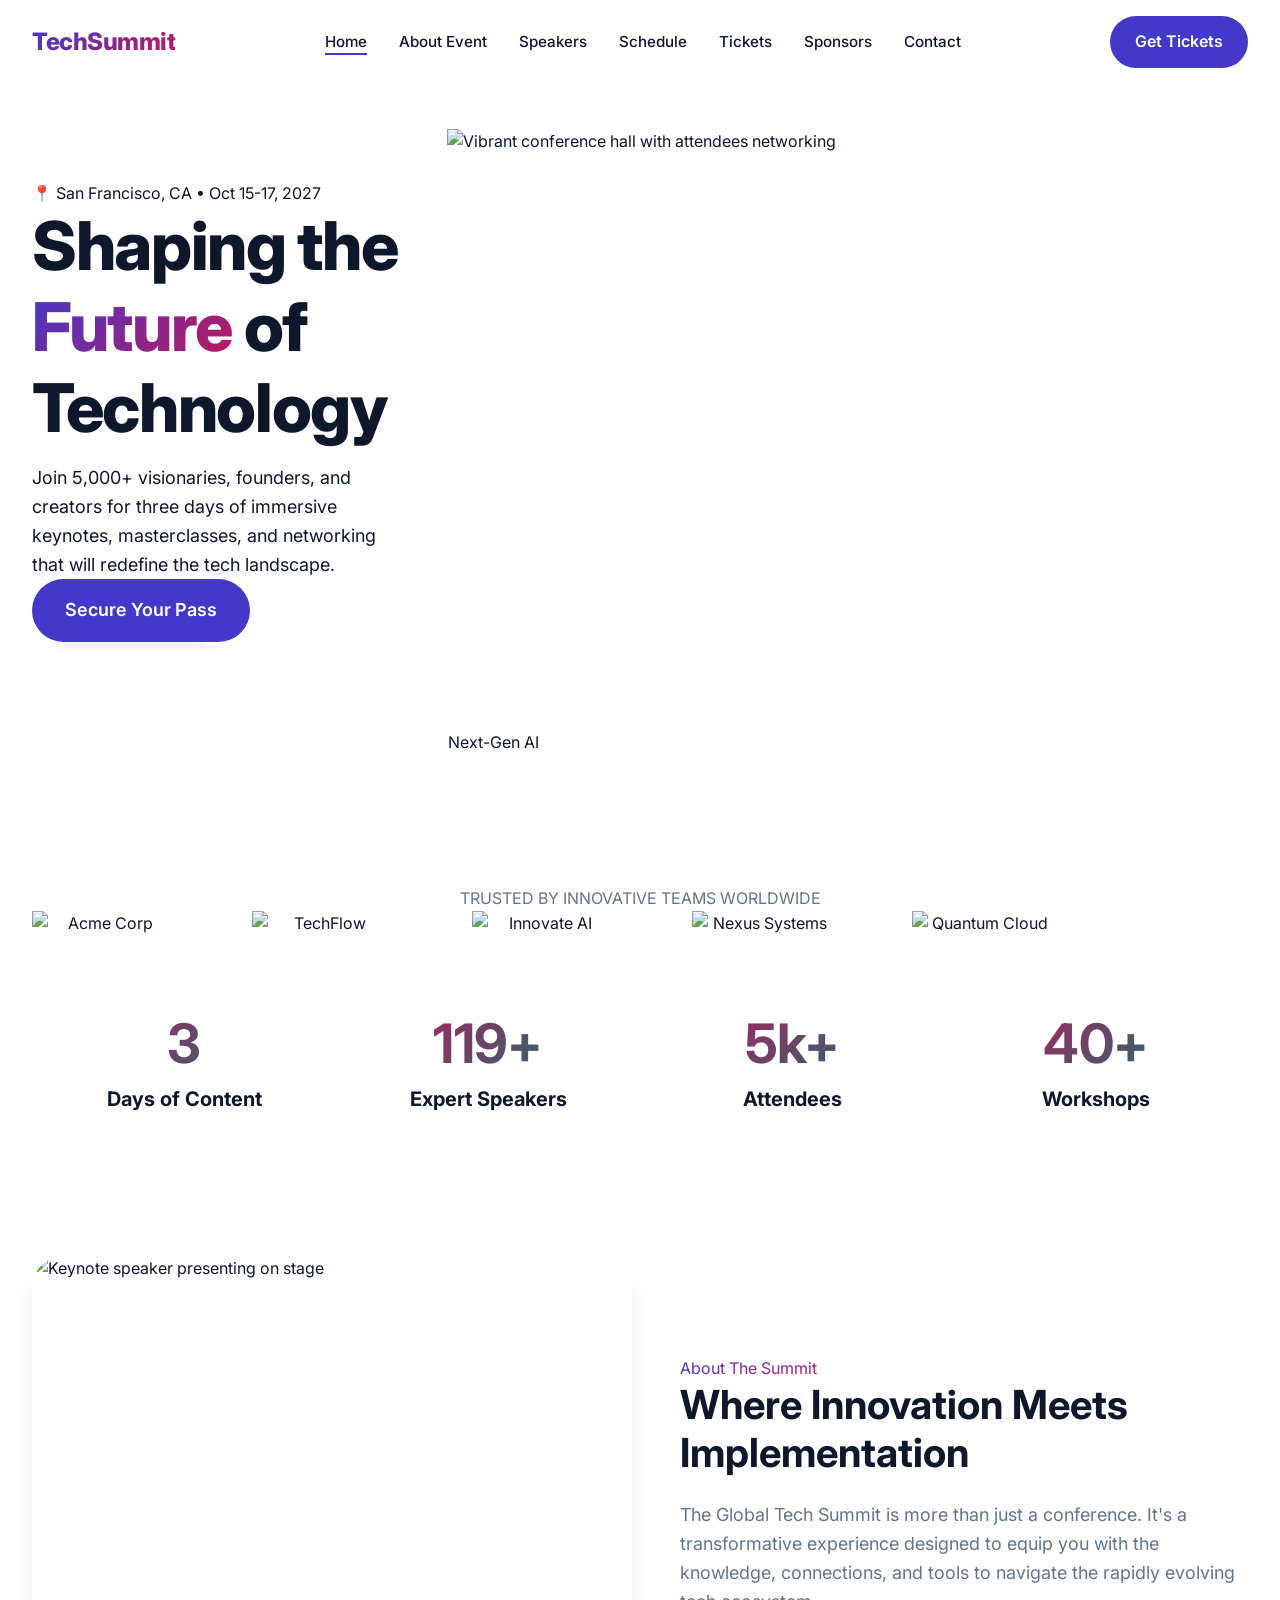
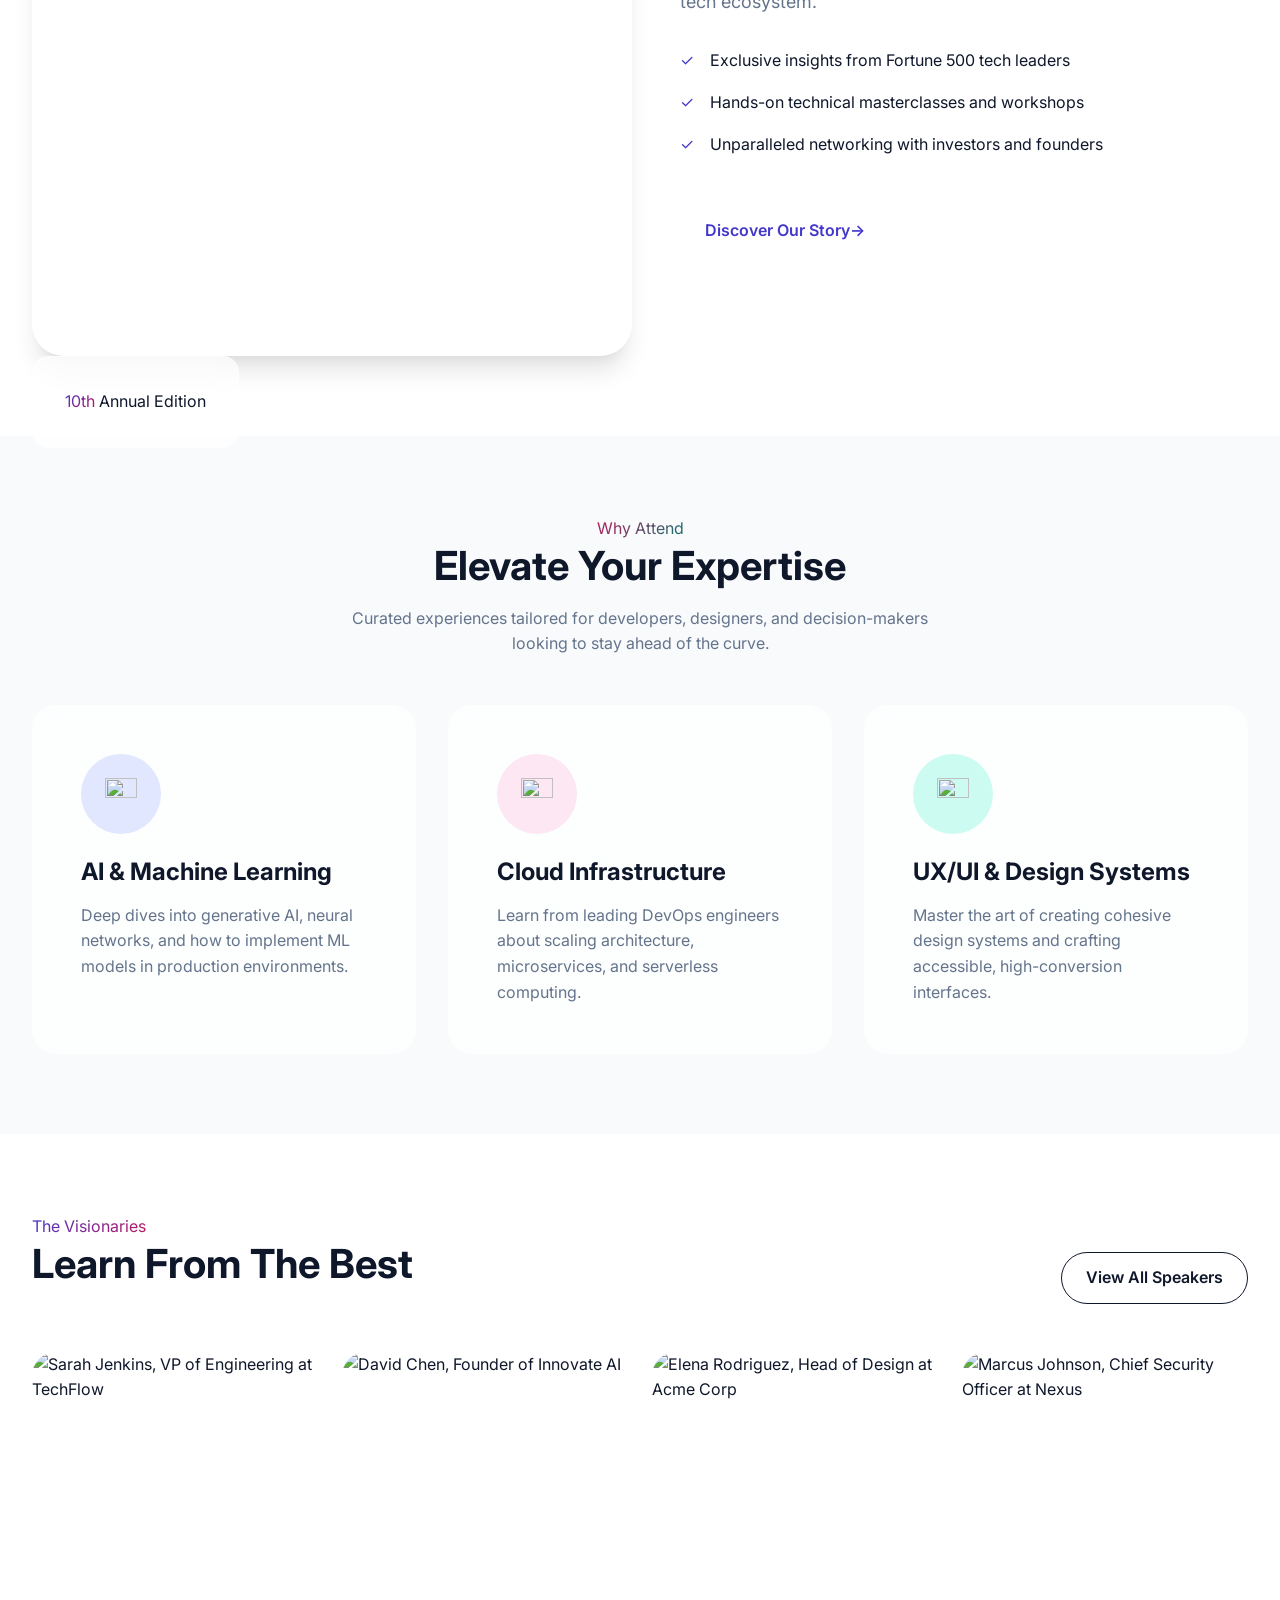
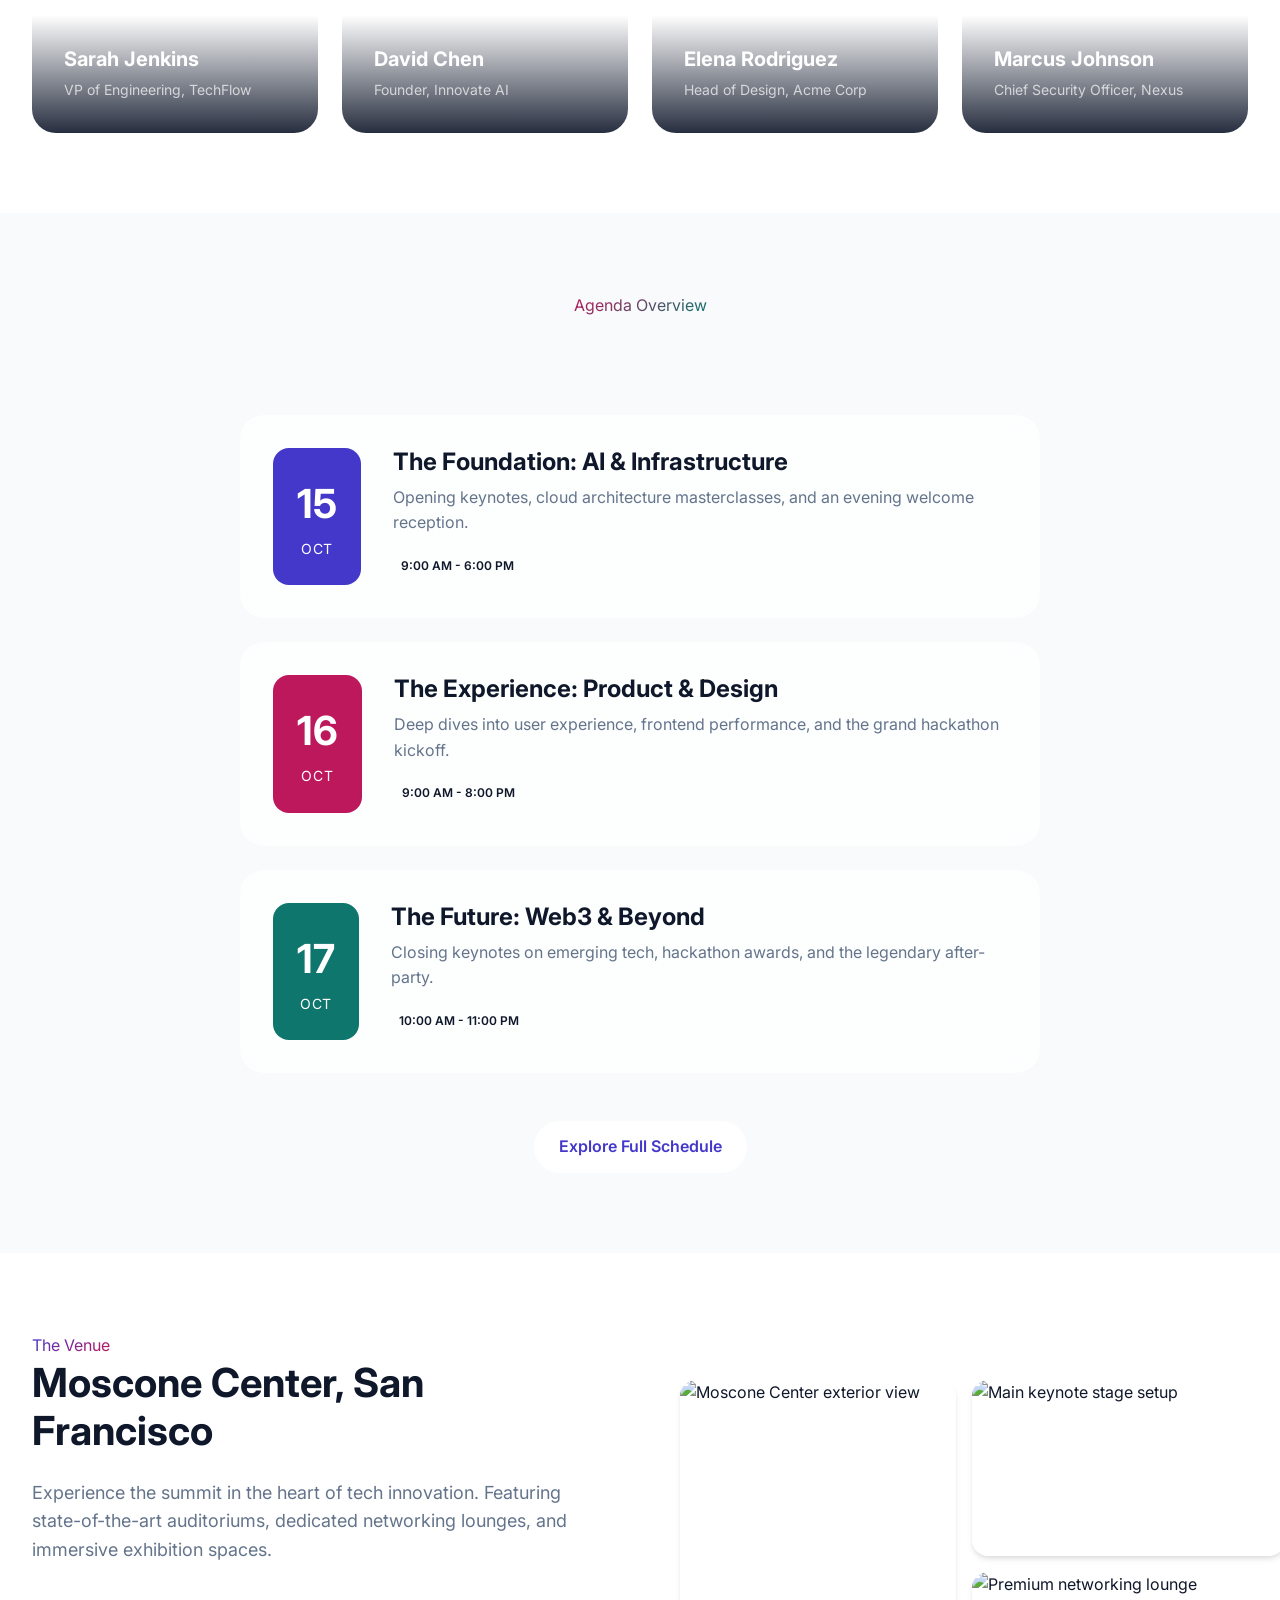
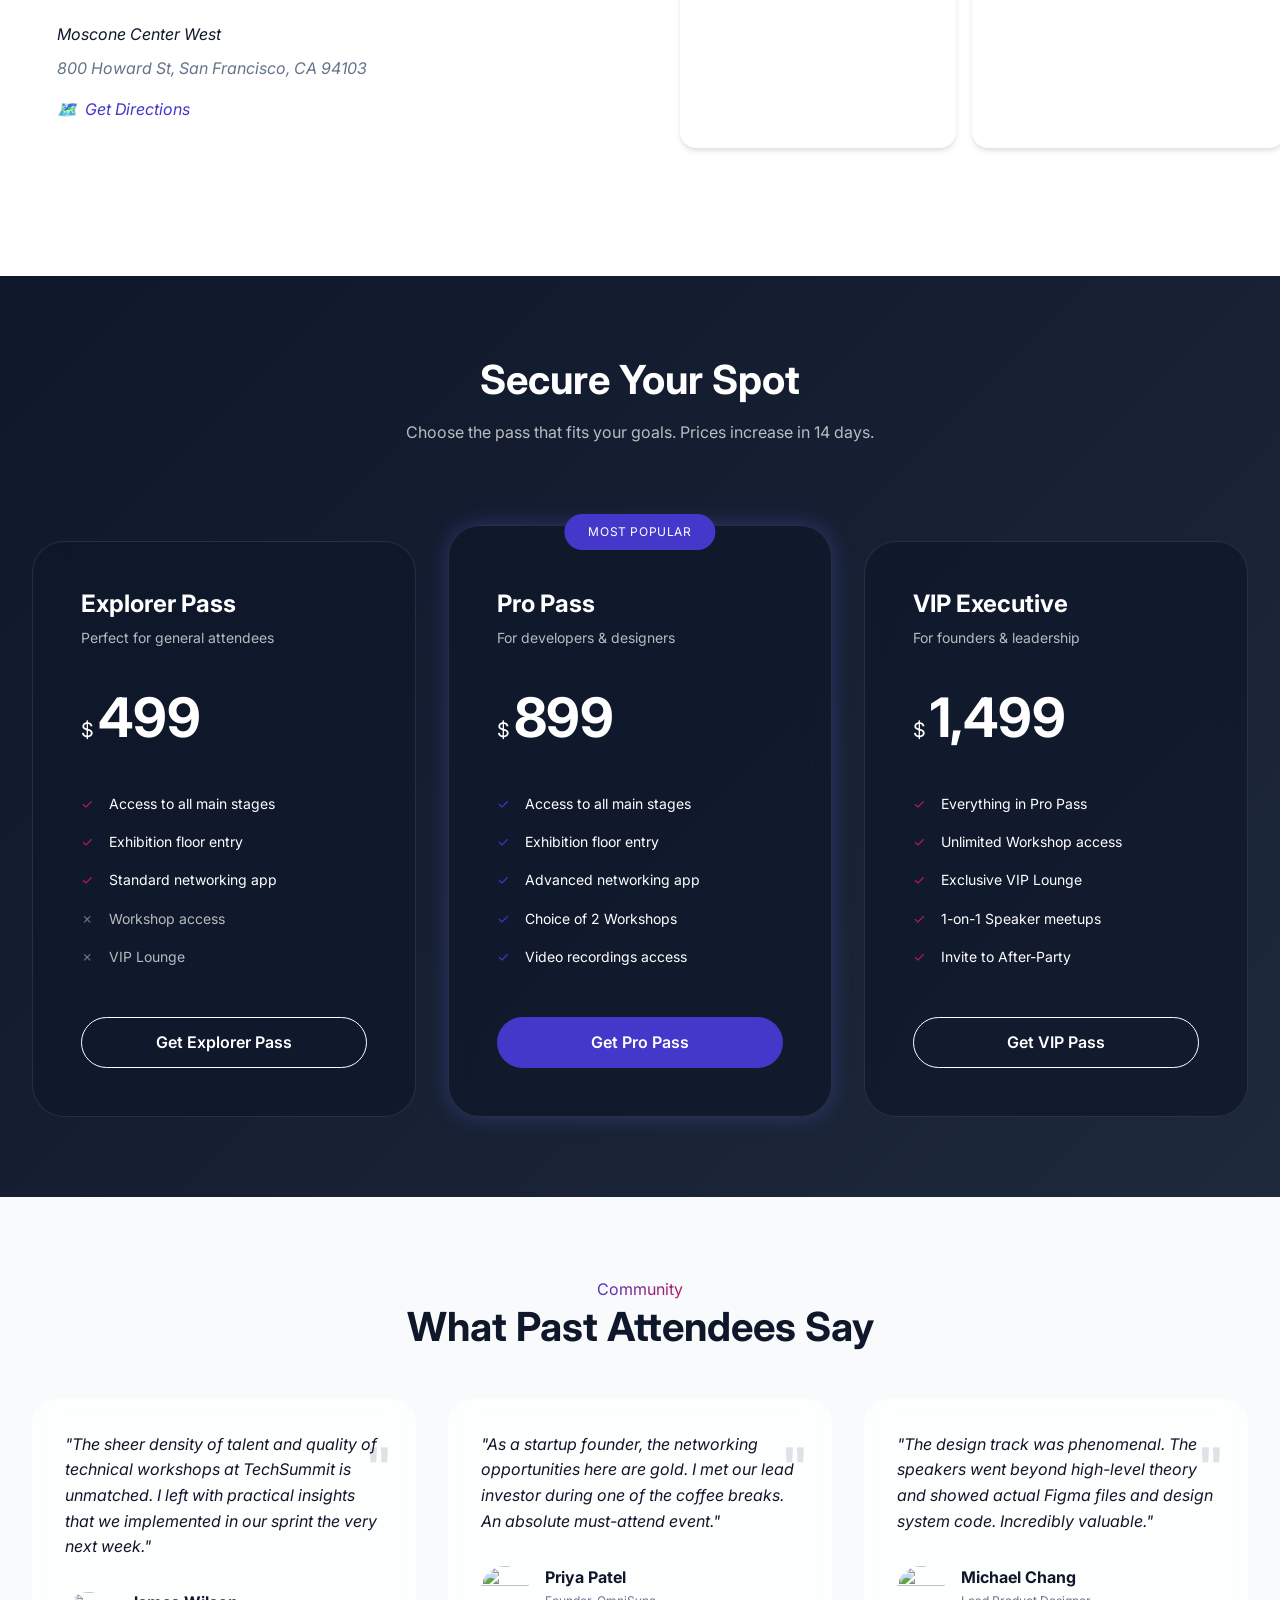
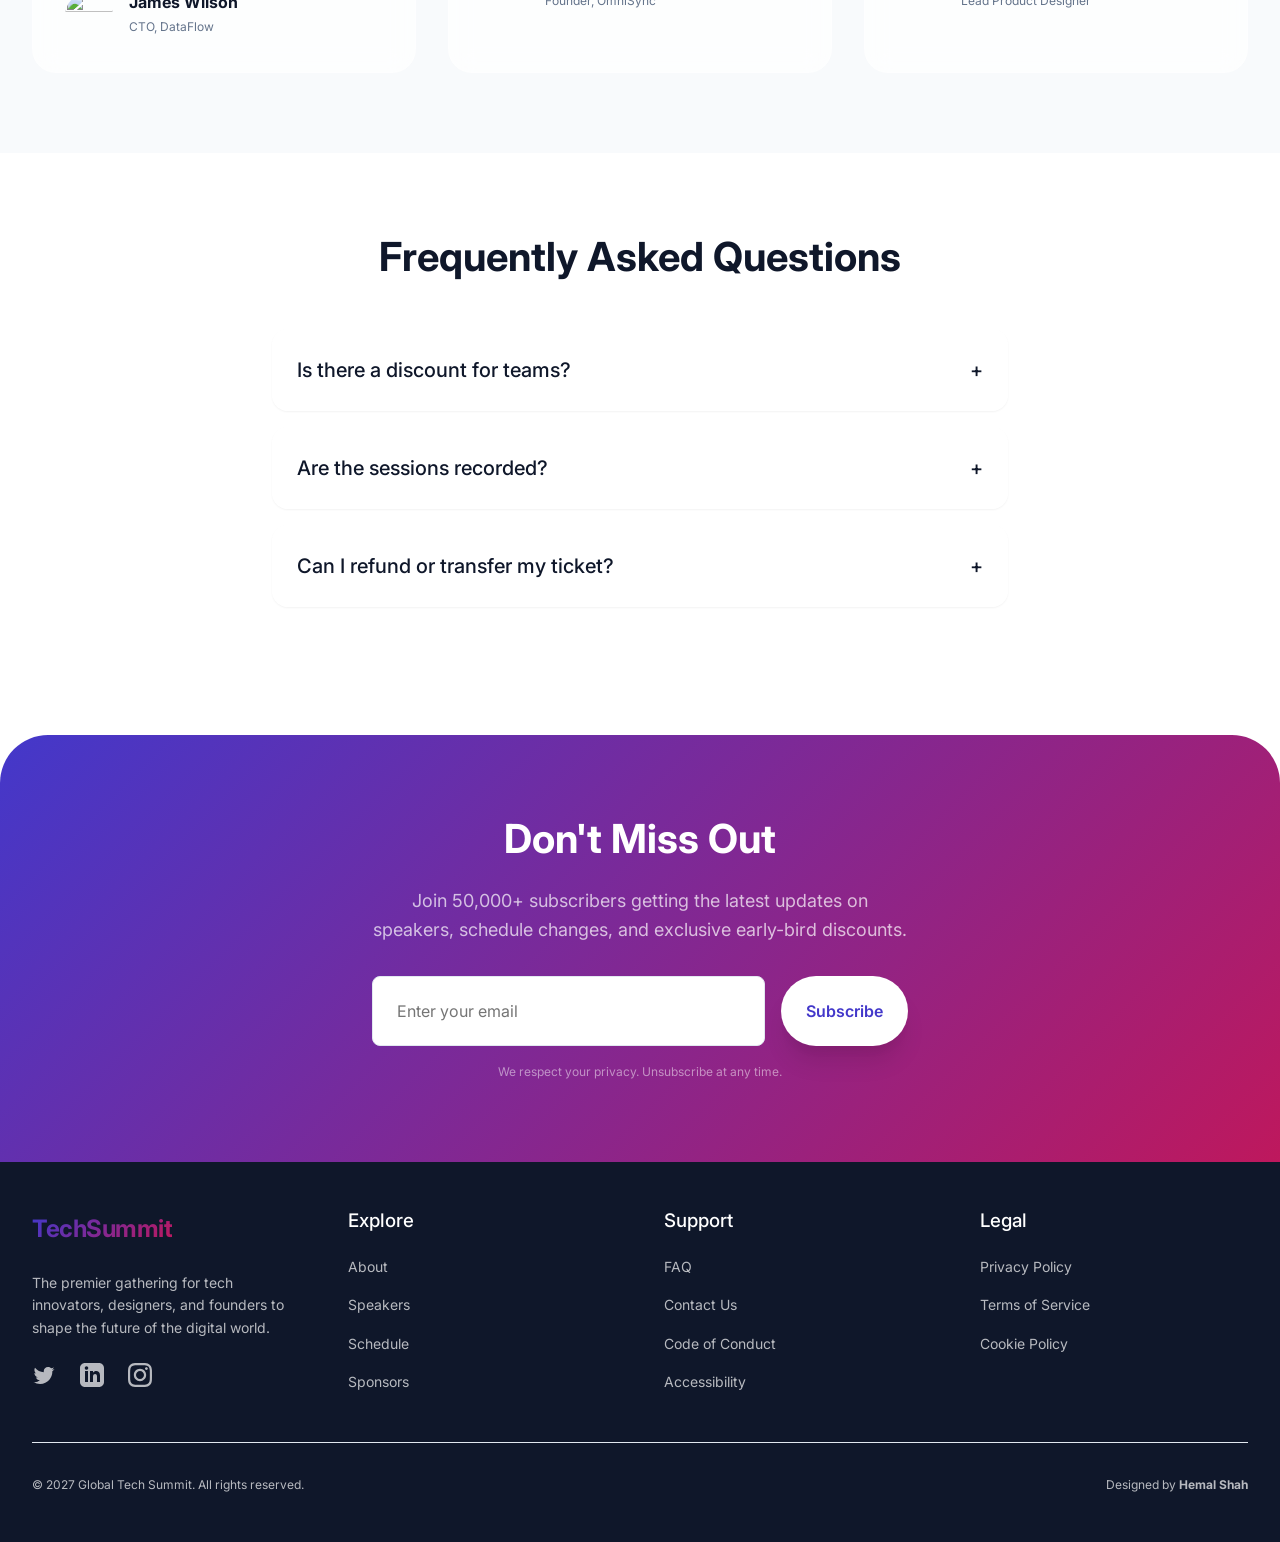
==== commit a32e28c6: "Fix layout overlap, aspect ratios, and color contrast" ====
--- a/index.html
+++ b/index.html
@@ -5,7 +5,7 @@
     <meta name="viewport" content="width=device-width, initial-scale=1.0">
     
     <!-- Meta title suggestion: Global Tech Summit 2027 | The Future of Innovation -->
-    <!-- Meta description suggestion: Join the premier gathering of tech innovators, industry leaders, and creators at the Global Tech Summit. Experience keynote sessions, hands-on workshops, and networking. -->
+    <meta name="description" content="Join the premier gathering of tech innovators, industry leaders, and creators at the Global Tech Summit. Experience keynote sessions, hands-on workshops, and networking.">
     <!-- Schema suggestion: Event schema with startDate, endDate, location, offers, and performer details -->
     
     <title>Global Tech Summit 2027</title>
@@ -42,11 +42,11 @@
     <main id="main-content">
         
         <!-- 1. HERO SECTION -->
-        <section class="section-hero" aria-labelledby="hero-heading">
+        <section class="section-hero py-xxxl" aria-labelledby="hero-heading">
             <!-- Parallax Background -->
             <div class="hero-background-gradient"></div>
             
-            <div class="container hero-container grid-2-col">
+            <div class="container hero-container grid-2-col align-center gap-xl">
                 <div class="hero-content">
                     <!-- Fade Up -->
                     <div class="hero-badge badge-glass">
@@ -382,10 +382,10 @@
                 
                 <div class="venue-gallery grid-2-col gap-sm">
                     <!-- Image Zoom -->
-                    <img src="https://picsum.photos/seed/venue-exterior.jpg/800/600" alt="Moscone Center exterior view" class="rounded-lg object-cover h-full w-full shadow-md" width="300" height="400" loading="lazy">
+                    <img src="https://picsum.photos/seed/venue-exterior.jpg/600/800" alt="Moscone Center exterior view" class="rounded-lg object-cover h-full w-full shadow-md" width="600" height="800" loading="lazy">
                     <div class="grid-rows-2 gap-sm flex-col">
-                        <img src="https://picsum.photos/seed/venue-stage.jpg/800/600" alt="Main keynote stage setup" class="rounded-lg object-cover w-full shadow-md aspect-ratio-16-9" width="300" height="190" loading="lazy">
-                        <img src="https://picsum.photos/seed/venue-lounge.jpg/800/600" alt="Premium networking lounge" class="rounded-lg object-cover w-full shadow-md aspect-ratio-16-9" width="300" height="190" loading="lazy">
+                        <img src="https://picsum.photos/seed/venue-stage.jpg/800/450" alt="Main keynote stage setup" class="rounded-lg object-cover w-full shadow-md aspect-ratio-16-9" width="800" height="450" loading="lazy">
+                        <img src="https://picsum.photos/seed/venue-lounge.jpg/800/450" alt="Premium networking lounge" class="rounded-lg object-cover w-full shadow-md aspect-ratio-16-9" width="800" height="450" loading="lazy">
                     </div>
                 </div>
             </div>
@@ -485,7 +485,7 @@
                         <div class="testimonial-author flex align-center gap-sm">
                             <img src="https://i.pravatar.cc/300?u=avatar-1.jpg" alt="" class="avatar rounded-full" width="48" height="48" loading="lazy">
                             <div>
-                                <h4 class="h6 mb-none">James Wilson</h4>
+                                <h3 class="h6 mb-none">James Wilson</h3>
                                 <span class="text-xs text-muted">CTO, DataFlow</span>
                             </div>
                         </div>
@@ -499,7 +499,7 @@
                         <div class="testimonial-author flex align-center gap-sm">
                             <img src="https://i.pravatar.cc/300?u=avatar-2.jpg" alt="" class="avatar rounded-full" width="48" height="48" loading="lazy">
                             <div>
-                                <h4 class="h6 mb-none">Priya Patel</h4>
+                                <h3 class="h6 mb-none">Priya Patel</h3>
                                 <span class="text-xs text-muted">Founder, OmniSync</span>
                             </div>
                         </div>
@@ -513,7 +513,7 @@
                         <div class="testimonial-author flex align-center gap-sm">
                             <img src="https://i.pravatar.cc/300?u=avatar-3.jpg" alt="" class="avatar rounded-full" width="48" height="48" loading="lazy">
                             <div>
-                                <h4 class="h6 mb-none">Michael Chang</h4>
+                                <h3 class="h6 mb-none">Michael Chang</h3>
                                 <span class="text-xs text-muted">Lead Product Designer</span>
                             </div>
                         </div>
@@ -609,7 +609,7 @@
                 </div>
                 
                 <div class="footer-links">
-                    <h4 class="text-white mb-md font-medium">Explore</h4>
+                    <h3 class="text-white mb-md font-medium">Explore</h3>
                     <ul class="no-bullets space-y-sm text-sm">
                         <li><a href="about.html" class="hover-text-primary transition-colors">About</a></li>
                         <li><a href="speakers.html" class="hover-text-primary transition-colors">Speakers</a></li>
@@ -619,7 +619,7 @@
                 </div>
                 
                 <div class="footer-links">
-                    <h4 class="text-white mb-md font-medium">Support</h4>
+                    <h3 class="text-white mb-md font-medium">Support</h3>
                     <ul class="no-bullets space-y-sm text-sm">
                         <li><a href="faq.html" class="hover-text-primary transition-colors">FAQ</a></li>
                         <li><a href="contact.html" class="hover-text-primary transition-colors">Contact Us</a></li>
@@ -629,7 +629,7 @@
                 </div>
                 
                 <div class="footer-links">
-                    <h4 class="text-white mb-md font-medium">Legal</h4>
+                    <h3 class="text-white mb-md font-medium">Legal</h3>
                     <ul class="no-bullets space-y-sm text-sm">
                         <li><a href="privacy.html" class="hover-text-primary transition-colors">Privacy Policy</a></li>
                         <li><a href="terms.html" class="hover-text-primary transition-colors">Terms of Service</a></li>
--- a/styles.css
+++ b/styles.css
@@ -5,13 +5,13 @@
    ========================================================================== */
 :root {
   /* Colors */
-  --primary: #6366f1; /* Indigo */
-  --primary-dark: #4338ca;
+  --primary: #4338ca; /* Indigo 700 */
+  --primary-dark: #3730a3;
   --primary-light: #e0e7ff;
-  --secondary: #ec4899; /* Pink */
-  --secondary-dark: #be185d;
+  --secondary: #be185d; /* Pink 700 */
+  --secondary-dark: #9d174d;
   --secondary-light: #fce7f3;
-  --accent: #14b8a6; /* Teal */
+  --accent: #0f766e; /* Teal 700 */
   --accent-light: #ccfbf1;
   
   --dark: #0f172a; /* Slate 900 */
